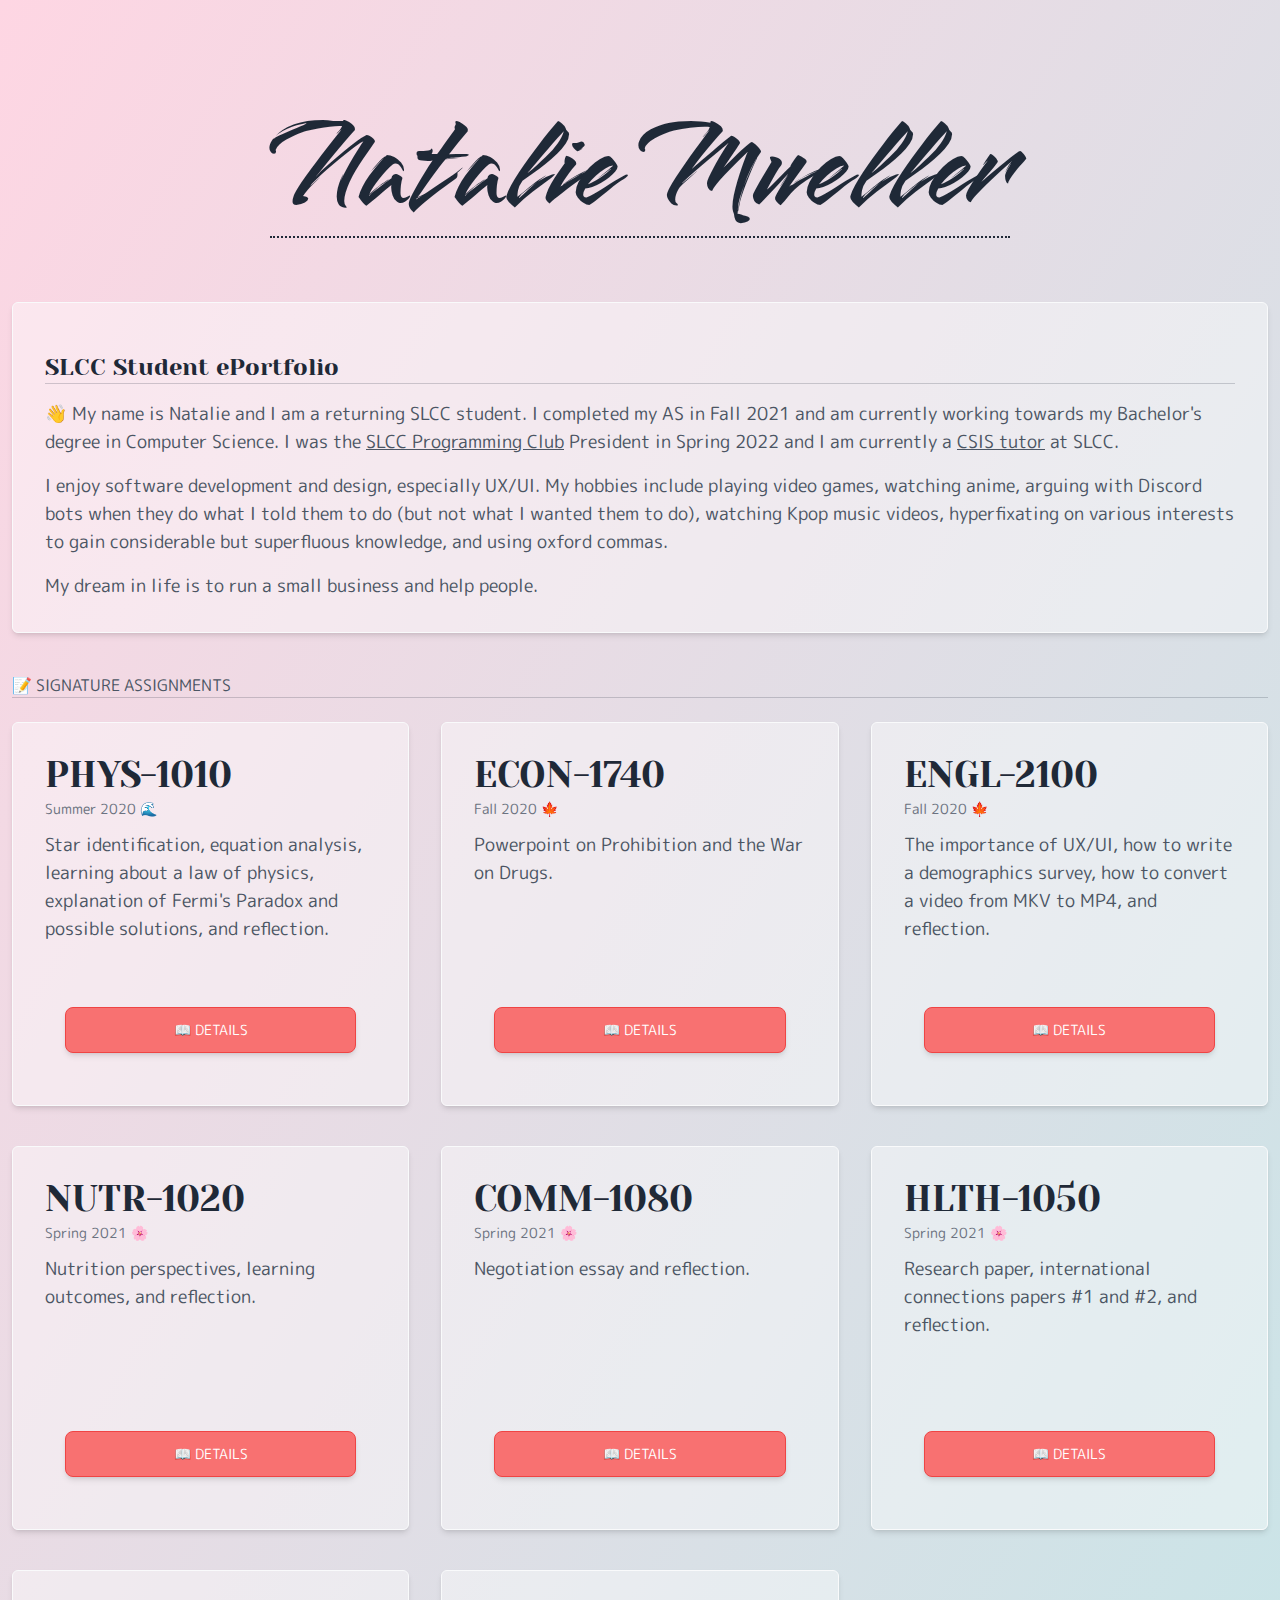
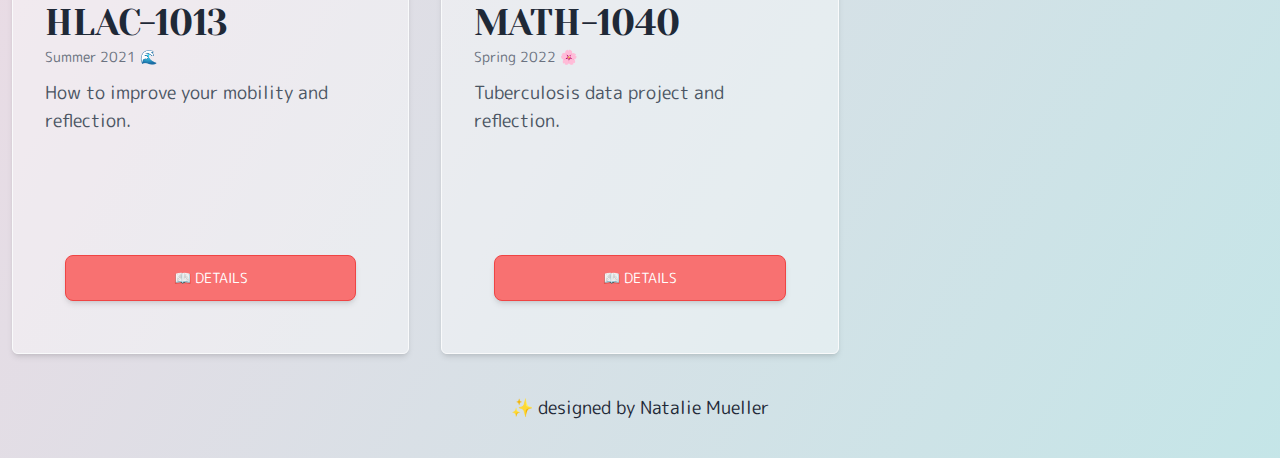
==== index.html @ 93ba4c1b "Revamp ePortfolio" ====
<!DOCTYPE html><html><head><meta charSet="utf-8"/><meta name="viewport" content="width=device-width"/><meta name="next-head-count" content="2"/><link rel="preload" href="/_next/static/css/e8599944e9360da7.css" as="style"/><link rel="stylesheet" href="/_next/static/css/e8599944e9360da7.css" data-n-g=""/><noscript data-n-css=""></noscript><script defer="" nomodule="" src="/_next/static/chunks/polyfills-5cd94c89d3acac5f.js"></script><script src="/_next/static/chunks/webpack-69bfa6990bb9e155.js" defer=""></script><script src="/_next/static/chunks/framework-fc97f3f1282ce3ed.js" defer=""></script><script src="/_next/static/chunks/main-250a0b3dc1fc1f02.js" defer=""></script><script src="/_next/static/chunks/pages/_app-f55443f2448c8e66.js" defer=""></script><script src="/_next/static/chunks/460-691989f95bfc62e5.js" defer=""></script><script src="/_next/static/chunks/pages/index-8f264a6743f5f55a.js" defer=""></script><script src="/_next/static/F905rl7VT2R9Yzd9PVK2b/_buildManifest.js" defer=""></script><script src="/_next/static/F905rl7VT2R9Yzd9PVK2b/_ssgManifest.js" defer=""></script><script src="/_next/static/F905rl7VT2R9Yzd9PVK2b/_middlewareManifest.js" defer=""></script></head><body><div id="__next"><div class="container p-3 flex flex-col min-h-screen mx-auto text-lg text-gray-800"><main class="flex-grow"><div class="mt-24 mb-16 text-center"><h1 class="inline-block title text-9xl border-gray-800 border-b-2 border-dotted">Natalie Mueller</h1></div><div class="container mb-10 p-8 text-gray-600 rounded-md border-gray-50 border bg-white bg-opacity-40 hover:bg-opacity-50 shadow-md hover:shadow-lg transition-all"><h2 class="text-gray-800 subtitle text-2xl border-gray-800 border-opacity-20 border-b my-4">SLCC Student ePortfolio</h2><p class="mb-4">👋 My name is Natalie and I am a returning SLCC student. I completed my AS in Fall 2021 and am currently working towards my Bachelor&#x27;s degree in Computer Science. I was the <!-- --><a target="_blank" class="underline hover:text-red-400" href="https://discord.gg/6n6FqKFk8b">SLCC Programming Club</a> President in Spring 2022 and I am currently a <!-- --><a target="_blank" class="underline hover:text-red-400" href="http://www.slcc.edu/csis/tutoring.aspx">CSIS tutor</a> at SLCC.<!-- --></p><p class="mb-4">I enjoy software development and design, especially UX/UI. My hobbies include playing video games, watching anime, arguing with Discord bots when they do what I told them to do (but not what I wanted them to do), watching Kpop music videos, hyperfixating on various interests to gain considerable but superfluous knowledge, and using oxford commas.</p><p>My dream in life is to run a small business and help people.</p></div><h2 class="text-base text-gray-600 uppercase border-gray-800 border-opacity-20 border-b my-6">📝 Signature Assignments</h2><div class="grid grid-cols-1 md:grid-cols-2 xl:grid-cols-3 gap-x-8 gap-y-10 justify-center"><div class="h-96 p-8 flex flex-col justify-between border-gray-50 border rounded-md bg-white bg-opacity-40 hover:bg-opacity-50 shadow-md hover:shadow-lg transition-all"><div><h2 class="subtitle text-4xl">PHYS-1010</h2><p class="alt text-sm text-gray-500 mt-1 mb-3">Summer 2020 🌊</p><p class="text-gray-600">Star identification, equation analysis, learning about a law of physics, explanation of Fermi&#x27;s Paradox and possible solutions, and reflection.</p></div><div class="flex flex-row flex-nowrap justify-center gap-x-5 p-5"><a class="p-3 text-sm uppercase border rounded-lg shadow-md transition-colors text-center whitespace-nowrap 
            text-white bg-red-400 border-red-500 hover:text-gray-600 hover:bg-gray-100 hover:border-gray-200 flex-1" target="_self" rel="noopener noreferrer" href="/phys-1010/">📖 Details</a></div></div><div class="h-96 p-8 flex flex-col justify-between border-gray-50 border rounded-md bg-white bg-opacity-40 hover:bg-opacity-50 shadow-md hover:shadow-lg transition-all"><div><h2 class="subtitle text-4xl">ECON-1740</h2><p class="alt text-sm text-gray-500 mt-1 mb-3">Fall 2020 🍁</p><p class="text-gray-600">Powerpoint on Prohibition and the War on Drugs.</p></div><div class="flex flex-row flex-nowrap justify-center gap-x-5 p-5"><a class="p-3 text-sm uppercase border rounded-lg shadow-md transition-colors text-center whitespace-nowrap 
            text-white bg-red-400 border-red-500 hover:text-gray-600 hover:bg-gray-100 hover:border-gray-200 flex-1" target="_self" rel="noopener noreferrer" href="/econ-1740/">📖 Details</a></div></div><div class="h-96 p-8 flex flex-col justify-between border-gray-50 border rounded-md bg-white bg-opacity-40 hover:bg-opacity-50 shadow-md hover:shadow-lg transition-all"><div><h2 class="subtitle text-4xl">ENGL-2100</h2><p class="alt text-sm text-gray-500 mt-1 mb-3">Fall 2020 🍁</p><p class="text-gray-600">The importance of UX/UI, how to write a demographics survey, how to convert a video from MKV to MP4, and reflection.</p></div><div class="flex flex-row flex-nowrap justify-center gap-x-5 p-5"><a class="p-3 text-sm uppercase border rounded-lg shadow-md transition-colors text-center whitespace-nowrap 
            text-white bg-red-400 border-red-500 hover:text-gray-600 hover:bg-gray-100 hover:border-gray-200 flex-1" target="_self" rel="noopener noreferrer" href="/engl-2100/">📖 Details</a></div></div><div class="h-96 p-8 flex flex-col justify-between border-gray-50 border rounded-md bg-white bg-opacity-40 hover:bg-opacity-50 shadow-md hover:shadow-lg transition-all"><div><h2 class="subtitle text-4xl">NUTR-1020</h2><p class="alt text-sm text-gray-500 mt-1 mb-3">Spring 2021 🌸</p><p class="text-gray-600">Nutrition perspectives, learning outcomes, and reflection.</p></div><div class="flex flex-row flex-nowrap justify-center gap-x-5 p-5"><a class="p-3 text-sm uppercase border rounded-lg shadow-md transition-colors text-center whitespace-nowrap 
            text-white bg-red-400 border-red-500 hover:text-gray-600 hover:bg-gray-100 hover:border-gray-200 flex-1" target="_self" rel="noopener noreferrer" href="/nutr-1020/">📖 Details</a></div></div><div class="h-96 p-8 flex flex-col justify-between border-gray-50 border rounded-md bg-white bg-opacity-40 hover:bg-opacity-50 shadow-md hover:shadow-lg transition-all"><div><h2 class="subtitle text-4xl">COMM-1080</h2><p class="alt text-sm text-gray-500 mt-1 mb-3">Spring 2021 🌸</p><p class="text-gray-600">Negotiation essay and reflection.</p></div><div class="flex flex-row flex-nowrap justify-center gap-x-5 p-5"><a class="p-3 text-sm uppercase border rounded-lg shadow-md transition-colors text-center whitespace-nowrap 
            text-white bg-red-400 border-red-500 hover:text-gray-600 hover:bg-gray-100 hover:border-gray-200 flex-1" target="_self" rel="noopener noreferrer" href="/comm-1080/">📖 Details</a></div></div><div class="h-96 p-8 flex flex-col justify-between border-gray-50 border rounded-md bg-white bg-opacity-40 hover:bg-opacity-50 shadow-md hover:shadow-lg transition-all"><div><h2 class="subtitle text-4xl">HLTH-1050</h2><p class="alt text-sm text-gray-500 mt-1 mb-3">Spring 2021 🌸</p><p class="text-gray-600">Research paper, international connections papers #1 and #2, and reflection.</p></div><div class="flex flex-row flex-nowrap justify-center gap-x-5 p-5"><a class="p-3 text-sm uppercase border rounded-lg shadow-md transition-colors text-center whitespace-nowrap 
            text-white bg-red-400 border-red-500 hover:text-gray-600 hover:bg-gray-100 hover:border-gray-200 flex-1" target="_self" rel="noopener noreferrer" href="/hlth-1050/">📖 Details</a></div></div><div class="h-96 p-8 flex flex-col justify-between border-gray-50 border rounded-md bg-white bg-opacity-40 hover:bg-opacity-50 shadow-md hover:shadow-lg transition-all"><div><h2 class="subtitle text-4xl">HLAC-1013</h2><p class="alt text-sm text-gray-500 mt-1 mb-3">Summer 2021 🌊</p><p class="text-gray-600">How to improve your mobility and reflection.</p></div><div class="flex flex-row flex-nowrap justify-center gap-x-5 p-5"><a class="p-3 text-sm uppercase border rounded-lg shadow-md transition-colors text-center whitespace-nowrap 
            text-white bg-red-400 border-red-500 hover:text-gray-600 hover:bg-gray-100 hover:border-gray-200 flex-1" target="_self" rel="noopener noreferrer" href="/hlac-1013/">📖 Details</a></div></div><div class="h-96 p-8 flex flex-col justify-between border-gray-50 border rounded-md bg-white bg-opacity-40 hover:bg-opacity-50 shadow-md hover:shadow-lg transition-all"><div><h2 class="subtitle text-4xl">MATH-1040</h2><p class="alt text-sm text-gray-500 mt-1 mb-3">Spring 2022 🌸</p><p class="text-gray-600">Tuberculosis data project and reflection.</p></div><div class="flex flex-row flex-nowrap justify-center gap-x-5 p-5"><a class="p-3 text-sm uppercase border rounded-lg shadow-md transition-colors text-center whitespace-nowrap 
            text-white bg-red-400 border-red-500 hover:text-gray-600 hover:bg-gray-100 hover:border-gray-200 flex-1" target="_self" rel="noopener noreferrer" href="/math-1040/">📖 Details</a></div></div></div></main><footer class="pt-10 pb-6 text-center">✨ designed by Natalie Mueller</footer></div></div><script id="__NEXT_DATA__" type="application/json">{"props":{"pageProps":{}},"page":"/","query":{},"buildId":"F905rl7VT2R9Yzd9PVK2b","nextExport":true,"autoExport":true,"isFallback":false,"scriptLoader":[]}</script></body></html>
---- _next/static/css/e8599944e9360da7.css ----
@import url("https://fonts.googleapis.com/css2?family=M+PLUS+Rounded+1c:wght@400;700&family=Smooch&family=Yeseva+One&display=swap");

/* ! tailwindcss v3.0.24 | MIT License | https://tailwindcss.com */*,:after,:before{box-sizing:border-box;border:0 solid #e5e7eb}:after,:before{--tw-content:""}html{line-height:1.5;-webkit-text-size-adjust:100%;-moz-tab-size:4;-o-tab-size:4;tab-size:4;font-family:ui-sans-serif,system-ui,-apple-system,BlinkMacSystemFont,Segoe UI,Roboto,Helvetica Neue,Arial,Noto Sans,sans-serif,Apple Color Emoji,Segoe UI Emoji,Segoe UI Symbol,Noto Color Emoji}body{margin:0;line-height:inherit}hr{height:0;color:inherit;border-top-width:1px}abbr:where([title]){-webkit-text-decoration:underline dotted;text-decoration:underline dotted}h1,h2,h3,h4,h5,h6{font-size:inherit;font-weight:inherit}a{color:inherit;text-decoration:inherit}b,strong{font-weight:bolder}code,kbd,pre,samp{font-family:ui-monospace,SFMono-Regular,Menlo,Monaco,Consolas,Liberation Mono,Courier New,monospace;font-size:1em}small{font-size:80%}sub,sup{font-size:75%;line-height:0;position:relative;vertical-align:baseline}sub{bottom:-.25em}sup{top:-.5em}table{text-indent:0;border-color:inherit;border-collapse:collapse}button,input,optgroup,select,textarea{font-family:inherit;font-size:100%;line-height:inherit;color:inherit;margin:0;padding:0}button,select{text-transform:none}[type=button],[type=reset],[type=submit],button{-webkit-appearance:button;background-color:transparent;background-image:none}:-moz-focusring{outline:auto}:-moz-ui-invalid{box-shadow:none}progress{vertical-align:baseline}::-webkit-inner-spin-button,::-webkit-outer-spin-button{height:auto}[type=search]{-webkit-appearance:textfield;outline-offset:-2px}::-webkit-search-decoration{-webkit-appearance:none}::-webkit-file-upload-button{-webkit-appearance:button;font:inherit}summary{display:list-item}blockquote,dd,dl,figure,h1,h2,h3,h4,h5,h6,hr,p,pre{margin:0}fieldset{margin:0}fieldset,legend{padding:0}menu,ol,ul{list-style:none;margin:0;padding:0}textarea{resize:vertical}input::-moz-placeholder,textarea::-moz-placeholder{opacity:1;color:#9ca3af}input:-ms-input-placeholder,textarea:-ms-input-placeholder{opacity:1;color:#9ca3af}input::placeholder,textarea::placeholder{opacity:1;color:#9ca3af}[role=button],button{cursor:pointer}:disabled{cursor:default}audio,canvas,embed,iframe,img,object,svg,video{display:block;vertical-align:middle}img,video{max-width:100%;height:auto}[hidden]{display:none}*,:after,:before{--tw-translate-x:0;--tw-translate-y:0;--tw-rotate:0;--tw-skew-x:0;--tw-skew-y:0;--tw-scale-x:1;--tw-scale-y:1;--tw-pan-x: ;--tw-pan-y: ;--tw-pinch-zoom: ;--tw-scroll-snap-strictness:proximity;--tw-ordinal: ;--tw-slashed-zero: ;--tw-numeric-figure: ;--tw-numeric-spacing: ;--tw-numeric-fraction: ;--tw-ring-inset: ;--tw-ring-offset-width:0px;--tw-ring-offset-color:#fff;--tw-ring-color:rgba(59,130,246,.5);--tw-ring-offset-shadow:0 0 #0000;--tw-ring-shadow:0 0 #0000;--tw-shadow:0 0 #0000;--tw-shadow-colored:0 0 #0000;--tw-blur: ;--tw-brightness: ;--tw-contrast: ;--tw-grayscale: ;--tw-hue-rotate: ;--tw-invert: ;--tw-saturate: ;--tw-sepia: ;--tw-drop-shadow: ;--tw-backdrop-blur: ;--tw-backdrop-brightness: ;--tw-backdrop-contrast: ;--tw-backdrop-grayscale: ;--tw-backdrop-hue-rotate: ;--tw-backdrop-invert: ;--tw-backdrop-opacity: ;--tw-backdrop-saturate: ;--tw-backdrop-sepia: }.container{width:100%}@media (min-width:640px){.container{max-width:640px}}@media (min-width:768px){.container{max-width:768px}}@media (min-width:1024px){.container{max-width:1024px}}@media (min-width:1280px){.container{max-width:1280px}}@media (min-width:1536px){.container{max-width:1536px}}body{font-family:M PLUS Rounded\ 1c,sans-serif;background-image:linear-gradient(-60deg,#a8edea,#fed6e3);background-size:150% 150%;-webkit-animation:gradient 10s ease infinite;animation:gradient 10s ease infinite}.title{font-family:Smooch,cursive}.subtitle{font-family:Yeseva One,cursive}.alt{font-family:M PLUS Rounded\ 1c,sans-serif}@-webkit-keyframes gradient{0%{background-position:0 50%}50%{background-position:100% 50%}to{background-position:0 50%}}@keyframes gradient{0%{background-position:0 50%}50%{background-position:100% 50%}to{background-position:0 50%}}.my-4{margin-top:1rem;margin-bottom:1rem}.my-6{margin-top:1.5rem;margin-bottom:1.5rem}.mx-auto{margin-left:auto;margin-right:auto}.mb-4{margin-bottom:1rem}.mt-24{margin-top:6rem}.mb-16{margin-bottom:4rem}.mb-10{margin-bottom:2.5rem}.mt-2{margin-top:.5rem}.mt-10{margin-top:2.5rem}.mb-6{margin-bottom:1.5rem}.mt-1{margin-top:.25rem}.mb-3{margin-bottom:.75rem}.mt-6{margin-top:1.5rem}.mb-2{margin-bottom:.5rem}.inline-block{display:inline-block}.flex{display:flex}.grid{display:grid}.h-screen{height:100vh}.h-96{height:24rem}.min-h-screen{min-height:100vh}.w-full{width:100%}.flex-1{flex:1 1 0%}.flex-grow{flex-grow:1}.grid-cols-1{grid-template-columns:repeat(1,minmax(0,1fr))}.flex-row{flex-direction:row}.flex-col{flex-direction:column}.flex-wrap{flex-wrap:wrap}.flex-nowrap{flex-wrap:nowrap}.justify-start{justify-content:flex-start}.justify-center{justify-content:center}.justify-between{justify-content:space-between}.gap-3{gap:.75rem}.gap-x-8{-moz-column-gap:2rem;column-gap:2rem}.gap-y-10{row-gap:2.5rem}.gap-x-5{-moz-column-gap:1.25rem;column-gap:1.25rem}.whitespace-nowrap{white-space:nowrap}.rounded-md{border-radius:.375rem}.rounded-lg{border-radius:.5rem}.border{border-width:1px}.border-b-2{border-bottom-width:2px}.border-b{border-bottom-width:1px}.border-dotted{border-style:dotted}.border-gray-800{--tw-border-opacity:1;border-color:rgb(31 41 55/var(--tw-border-opacity))}.border-gray-50{--tw-border-opacity:1;border-color:rgb(249 250 251/var(--tw-border-opacity))}.border-red-500{--tw-border-opacity:1;border-color:rgb(239 68 68/var(--tw-border-opacity))}.border-gray-700{--tw-border-opacity:1;border-color:rgb(55 65 81/var(--tw-border-opacity))}.border-opacity-20{--tw-border-opacity:0.2}.bg-white{--tw-bg-opacity:1;background-color:rgb(255 255 255/var(--tw-bg-opacity))}.bg-red-400{--tw-bg-opacity:1;background-color:rgb(248 113 113/var(--tw-bg-opacity))}.bg-gray-600{--tw-bg-opacity:1;background-color:rgb(75 85 99/var(--tw-bg-opacity))}.bg-opacity-40{--tw-bg-opacity:0.4}.p-8{padding:2rem}.p-3{padding:.75rem}.p-5{padding:1.25rem}.pt-10{padding-top:2.5rem}.pb-6{padding-bottom:1.5rem}.text-center{text-align:center}.text-9xl{font-size:8rem;line-height:1}.text-2xl{font-size:1.5rem;line-height:2rem}.text-base{font-size:1rem;line-height:1.5rem}.text-sm{font-size:.875rem;line-height:1.25rem}.text-3xl{font-size:1.875rem;line-height:2.25rem}.text-4xl{font-size:2.25rem;line-height:2.5rem}.text-lg{font-size:1.125rem;line-height:1.75rem}.uppercase{text-transform:uppercase}.text-gray-600{--tw-text-opacity:1;color:rgb(75 85 99/var(--tw-text-opacity))}.text-gray-800{--tw-text-opacity:1;color:rgb(31 41 55/var(--tw-text-opacity))}.text-gray-500{--tw-text-opacity:1;color:rgb(107 114 128/var(--tw-text-opacity))}.text-gray-700{--tw-text-opacity:1;color:rgb(55 65 81/var(--tw-text-opacity))}.text-white{--tw-text-opacity:1;color:rgb(255 255 255/var(--tw-text-opacity))}.underline{-webkit-text-decoration-line:underline;text-decoration-line:underline}.shadow-md{--tw-shadow:0 4px 6px -1px rgba(0,0,0,.1),0 2px 4px -2px rgba(0,0,0,.1);--tw-shadow-colored:0 4px 6px -1px var(--tw-shadow-color),0 2px 4px -2px var(--tw-shadow-color)}.shadow-lg,.shadow-md{box-shadow:var(--tw-ring-offset-shadow,0 0 #0000),var(--tw-ring-shadow,0 0 #0000),var(--tw-shadow)}.shadow-lg{--tw-shadow:0 10px 15px -3px rgba(0,0,0,.1),0 4px 6px -4px rgba(0,0,0,.1);--tw-shadow-colored:0 10px 15px -3px var(--tw-shadow-color),0 4px 6px -4px var(--tw-shadow-color)}.transition-all{transition-property:all;transition-timing-function:cubic-bezier(.4,0,.2,1);transition-duration:.15s}.transition-colors{transition-property:color,background-color,border-color,fill,stroke,-webkit-text-decoration-color;transition-property:color,background-color,border-color,text-decoration-color,fill,stroke;transition-property:color,background-color,border-color,text-decoration-color,fill,stroke,-webkit-text-decoration-color;transition-timing-function:cubic-bezier(.4,0,.2,1);transition-duration:.15s}@font-face{font-family:M PLUS Rounded\ 1c,sans-serif;font-family:Smooch,cursive;font-family:Yeseva One,cursive}.hover\:border-gray-200:hover{--tw-border-opacity:1;border-color:rgb(229 231 235/var(--tw-border-opacity))}.hover\:bg-gray-100:hover{--tw-bg-opacity:1;background-color:rgb(243 244 246/var(--tw-bg-opacity))}.hover\:bg-opacity-50:hover{--tw-bg-opacity:0.5}.hover\:text-gray-600:hover{--tw-text-opacity:1;color:rgb(75 85 99/var(--tw-text-opacity))}.hover\:text-red-400:hover{--tw-text-opacity:1;color:rgb(248 113 113/var(--tw-text-opacity))}.hover\:shadow-lg:hover{--tw-shadow:0 10px 15px -3px rgba(0,0,0,.1),0 4px 6px -4px rgba(0,0,0,.1);--tw-shadow-colored:0 10px 15px -3px var(--tw-shadow-color),0 4px 6px -4px var(--tw-shadow-color);box-shadow:var(--tw-ring-offset-shadow,0 0 #0000),var(--tw-ring-shadow,0 0 #0000),var(--tw-shadow)}@media (min-width:768px){.md\:grid-cols-2{grid-template-columns:repeat(2,minmax(0,1fr))}}@media (min-width:1280px){.xl\:grid-cols-3{grid-template-columns:repeat(3,minmax(0,1fr))}}
---- _next/static/css/e8599944e9360da7.css ----
@import url("https://fonts.googleapis.com/css2?family=M+PLUS+Rounded+1c:wght@400;700&family=Smooch&family=Yeseva+One&display=swap");

/* ! tailwindcss v3.0.24 | MIT License | https://tailwindcss.com */*,:after,:before{box-sizing:border-box;border:0 solid #e5e7eb}:after,:before{--tw-content:""}html{line-height:1.5;-webkit-text-size-adjust:100%;-moz-tab-size:4;-o-tab-size:4;tab-size:4;font-family:ui-sans-serif,system-ui,-apple-system,BlinkMacSystemFont,Segoe UI,Roboto,Helvetica Neue,Arial,Noto Sans,sans-serif,Apple Color Emoji,Segoe UI Emoji,Segoe UI Symbol,Noto Color Emoji}body{margin:0;line-height:inherit}hr{height:0;color:inherit;border-top-width:1px}abbr:where([title]){-webkit-text-decoration:underline dotted;text-decoration:underline dotted}h1,h2,h3,h4,h5,h6{font-size:inherit;font-weight:inherit}a{color:inherit;text-decoration:inherit}b,strong{font-weight:bolder}code,kbd,pre,samp{font-family:ui-monospace,SFMono-Regular,Menlo,Monaco,Consolas,Liberation Mono,Courier New,monospace;font-size:1em}small{font-size:80%}sub,sup{font-size:75%;line-height:0;position:relative;vertical-align:baseline}sub{bottom:-.25em}sup{top:-.5em}table{text-indent:0;border-color:inherit;border-collapse:collapse}button,input,optgroup,select,textarea{font-family:inherit;font-size:100%;line-height:inherit;color:inherit;margin:0;padding:0}button,select{text-transform:none}[type=button],[type=reset],[type=submit],button{-webkit-appearance:button;background-color:transparent;background-image:none}:-moz-focusring{outline:auto}:-moz-ui-invalid{box-shadow:none}progress{vertical-align:baseline}::-webkit-inner-spin-button,::-webkit-outer-spin-button{height:auto}[type=search]{-webkit-appearance:textfield;outline-offset:-2px}::-webkit-search-decoration{-webkit-appearance:none}::-webkit-file-upload-button{-webkit-appearance:button;font:inherit}summary{display:list-item}blockquote,dd,dl,figure,h1,h2,h3,h4,h5,h6,hr,p,pre{margin:0}fieldset{margin:0}fieldset,legend{padding:0}menu,ol,ul{list-style:none;margin:0;padding:0}textarea{resize:vertical}input::-moz-placeholder,textarea::-moz-placeholder{opacity:1;color:#9ca3af}input:-ms-input-placeholder,textarea:-ms-input-placeholder{opacity:1;color:#9ca3af}input::placeholder,textarea::placeholder{opacity:1;color:#9ca3af}[role=button],button{cursor:pointer}:disabled{cursor:default}audio,canvas,embed,iframe,img,object,svg,video{display:block;vertical-align:middle}img,video{max-width:100%;height:auto}[hidden]{display:none}*,:after,:before{--tw-translate-x:0;--tw-translate-y:0;--tw-rotate:0;--tw-skew-x:0;--tw-skew-y:0;--tw-scale-x:1;--tw-scale-y:1;--tw-pan-x: ;--tw-pan-y: ;--tw-pinch-zoom: ;--tw-scroll-snap-strictness:proximity;--tw-ordinal: ;--tw-slashed-zero: ;--tw-numeric-figure: ;--tw-numeric-spacing: ;--tw-numeric-fraction: ;--tw-ring-inset: ;--tw-ring-offset-width:0px;--tw-ring-offset-color:#fff;--tw-ring-color:rgba(59,130,246,.5);--tw-ring-offset-shadow:0 0 #0000;--tw-ring-shadow:0 0 #0000;--tw-shadow:0 0 #0000;--tw-shadow-colored:0 0 #0000;--tw-blur: ;--tw-brightness: ;--tw-contrast: ;--tw-grayscale: ;--tw-hue-rotate: ;--tw-invert: ;--tw-saturate: ;--tw-sepia: ;--tw-drop-shadow: ;--tw-backdrop-blur: ;--tw-backdrop-brightness: ;--tw-backdrop-contrast: ;--tw-backdrop-grayscale: ;--tw-backdrop-hue-rotate: ;--tw-backdrop-invert: ;--tw-backdrop-opacity: ;--tw-backdrop-saturate: ;--tw-backdrop-sepia: }.container{width:100%}@media (min-width:640px){.container{max-width:640px}}@media (min-width:768px){.container{max-width:768px}}@media (min-width:1024px){.container{max-width:1024px}}@media (min-width:1280px){.container{max-width:1280px}}@media (min-width:1536px){.container{max-width:1536px}}body{font-family:M PLUS Rounded\ 1c,sans-serif;background-image:linear-gradient(-60deg,#a8edea,#fed6e3);background-size:150% 150%;-webkit-animation:gradient 10s ease infinite;animation:gradient 10s ease infinite}.title{font-family:Smooch,cursive}.subtitle{font-family:Yeseva One,cursive}.alt{font-family:M PLUS Rounded\ 1c,sans-serif}@-webkit-keyframes gradient{0%{background-position:0 50%}50%{background-position:100% 50%}to{background-position:0 50%}}@keyframes gradient{0%{background-position:0 50%}50%{background-position:100% 50%}to{background-position:0 50%}}.my-4{margin-top:1rem;margin-bottom:1rem}.my-6{margin-top:1.5rem;margin-bottom:1.5rem}.mx-auto{margin-left:auto;margin-right:auto}.mb-4{margin-bottom:1rem}.mt-24{margin-top:6rem}.mb-16{margin-bottom:4rem}.mb-10{margin-bottom:2.5rem}.mt-2{margin-top:.5rem}.mt-10{margin-top:2.5rem}.mb-6{margin-bottom:1.5rem}.mt-1{margin-top:.25rem}.mb-3{margin-bottom:.75rem}.mt-6{margin-top:1.5rem}.mb-2{margin-bottom:.5rem}.inline-block{display:inline-block}.flex{display:flex}.grid{display:grid}.h-screen{height:100vh}.h-96{height:24rem}.min-h-screen{min-height:100vh}.w-full{width:100%}.flex-1{flex:1 1 0%}.flex-grow{flex-grow:1}.grid-cols-1{grid-template-columns:repeat(1,minmax(0,1fr))}.flex-row{flex-direction:row}.flex-col{flex-direction:column}.flex-wrap{flex-wrap:wrap}.flex-nowrap{flex-wrap:nowrap}.justify-start{justify-content:flex-start}.justify-center{justify-content:center}.justify-between{justify-content:space-between}.gap-3{gap:.75rem}.gap-x-8{-moz-column-gap:2rem;column-gap:2rem}.gap-y-10{row-gap:2.5rem}.gap-x-5{-moz-column-gap:1.25rem;column-gap:1.25rem}.whitespace-nowrap{white-space:nowrap}.rounded-md{border-radius:.375rem}.rounded-lg{border-radius:.5rem}.border{border-width:1px}.border-b-2{border-bottom-width:2px}.border-b{border-bottom-width:1px}.border-dotted{border-style:dotted}.border-gray-800{--tw-border-opacity:1;border-color:rgb(31 41 55/var(--tw-border-opacity))}.border-gray-50{--tw-border-opacity:1;border-color:rgb(249 250 251/var(--tw-border-opacity))}.border-red-500{--tw-border-opacity:1;border-color:rgb(239 68 68/var(--tw-border-opacity))}.border-gray-700{--tw-border-opacity:1;border-color:rgb(55 65 81/var(--tw-border-opacity))}.border-opacity-20{--tw-border-opacity:0.2}.bg-white{--tw-bg-opacity:1;background-color:rgb(255 255 255/var(--tw-bg-opacity))}.bg-red-400{--tw-bg-opacity:1;background-color:rgb(248 113 113/var(--tw-bg-opacity))}.bg-gray-600{--tw-bg-opacity:1;background-color:rgb(75 85 99/var(--tw-bg-opacity))}.bg-opacity-40{--tw-bg-opacity:0.4}.p-8{padding:2rem}.p-3{padding:.75rem}.p-5{padding:1.25rem}.pt-10{padding-top:2.5rem}.pb-6{padding-bottom:1.5rem}.text-center{text-align:center}.text-9xl{font-size:8rem;line-height:1}.text-2xl{font-size:1.5rem;line-height:2rem}.text-base{font-size:1rem;line-height:1.5rem}.text-sm{font-size:.875rem;line-height:1.25rem}.text-3xl{font-size:1.875rem;line-height:2.25rem}.text-4xl{font-size:2.25rem;line-height:2.5rem}.text-lg{font-size:1.125rem;line-height:1.75rem}.uppercase{text-transform:uppercase}.text-gray-600{--tw-text-opacity:1;color:rgb(75 85 99/var(--tw-text-opacity))}.text-gray-800{--tw-text-opacity:1;color:rgb(31 41 55/var(--tw-text-opacity))}.text-gray-500{--tw-text-opacity:1;color:rgb(107 114 128/var(--tw-text-opacity))}.text-gray-700{--tw-text-opacity:1;color:rgb(55 65 81/var(--tw-text-opacity))}.text-white{--tw-text-opacity:1;color:rgb(255 255 255/var(--tw-text-opacity))}.underline{-webkit-text-decoration-line:underline;text-decoration-line:underline}.shadow-md{--tw-shadow:0 4px 6px -1px rgba(0,0,0,.1),0 2px 4px -2px rgba(0,0,0,.1);--tw-shadow-colored:0 4px 6px -1px var(--tw-shadow-color),0 2px 4px -2px var(--tw-shadow-color)}.shadow-lg,.shadow-md{box-shadow:var(--tw-ring-offset-shadow,0 0 #0000),var(--tw-ring-shadow,0 0 #0000),var(--tw-shadow)}.shadow-lg{--tw-shadow:0 10px 15px -3px rgba(0,0,0,.1),0 4px 6px -4px rgba(0,0,0,.1);--tw-shadow-colored:0 10px 15px -3px var(--tw-shadow-color),0 4px 6px -4px var(--tw-shadow-color)}.transition-all{transition-property:all;transition-timing-function:cubic-bezier(.4,0,.2,1);transition-duration:.15s}.transition-colors{transition-property:color,background-color,border-color,fill,stroke,-webkit-text-decoration-color;transition-property:color,background-color,border-color,text-decoration-color,fill,stroke;transition-property:color,background-color,border-color,text-decoration-color,fill,stroke,-webkit-text-decoration-color;transition-timing-function:cubic-bezier(.4,0,.2,1);transition-duration:.15s}@font-face{font-family:M PLUS Rounded\ 1c,sans-serif;font-family:Smooch,cursive;font-family:Yeseva One,cursive}.hover\:border-gray-200:hover{--tw-border-opacity:1;border-color:rgb(229 231 235/var(--tw-border-opacity))}.hover\:bg-gray-100:hover{--tw-bg-opacity:1;background-color:rgb(243 244 246/var(--tw-bg-opacity))}.hover\:bg-opacity-50:hover{--tw-bg-opacity:0.5}.hover\:text-gray-600:hover{--tw-text-opacity:1;color:rgb(75 85 99/var(--tw-text-opacity))}.hover\:text-red-400:hover{--tw-text-opacity:1;color:rgb(248 113 113/var(--tw-text-opacity))}.hover\:shadow-lg:hover{--tw-shadow:0 10px 15px -3px rgba(0,0,0,.1),0 4px 6px -4px rgba(0,0,0,.1);--tw-shadow-colored:0 10px 15px -3px var(--tw-shadow-color),0 4px 6px -4px var(--tw-shadow-color);box-shadow:var(--tw-ring-offset-shadow,0 0 #0000),var(--tw-ring-shadow,0 0 #0000),var(--tw-shadow)}@media (min-width:768px){.md\:grid-cols-2{grid-template-columns:repeat(2,minmax(0,1fr))}}@media (min-width:1280px){.xl\:grid-cols-3{grid-template-columns:repeat(3,minmax(0,1fr))}}
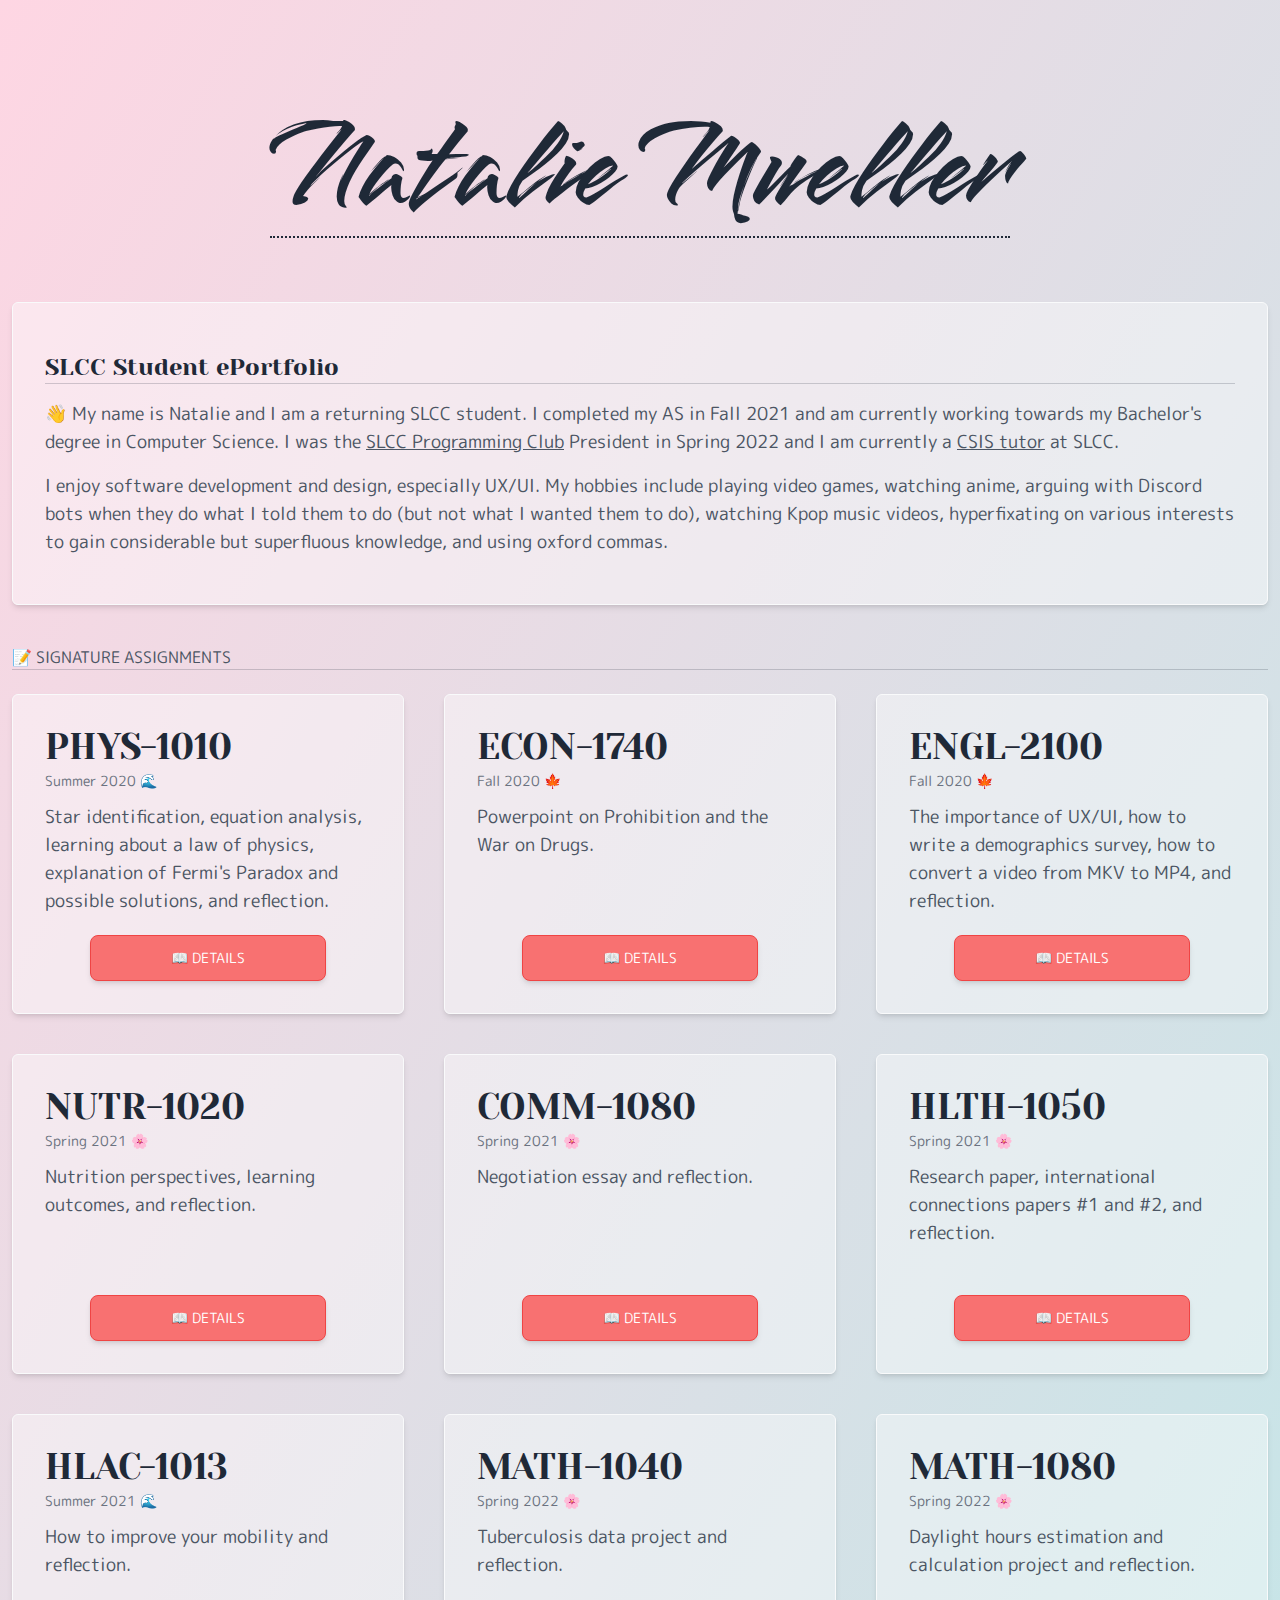
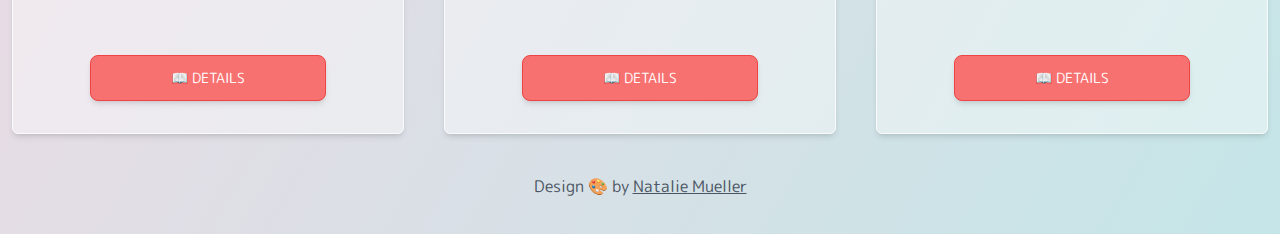
==== commit af51e7e1: "add math1080, minor design changes" ====
--- a/index.html
+++ b/index.html
@@ -1,9 +1,10 @@
-<!DOCTYPE html><html><head><meta charSet="utf-8"/><meta name="viewport" content="width=device-width"/><meta name="next-head-count" content="2"/><link rel="preload" href="/_next/static/css/e8599944e9360da7.css" as="style"/><link rel="stylesheet" href="/_next/static/css/e8599944e9360da7.css" data-n-g=""/><noscript data-n-css=""></noscript><script defer="" nomodule="" src="/_next/static/chunks/polyfills-5cd94c89d3acac5f.js"></script><script src="/_next/static/chunks/webpack-69bfa6990bb9e155.js" defer=""></script><script src="/_next/static/chunks/framework-fc97f3f1282ce3ed.js" defer=""></script><script src="/_next/static/chunks/main-250a0b3dc1fc1f02.js" defer=""></script><script src="/_next/static/chunks/pages/_app-f55443f2448c8e66.js" defer=""></script><script src="/_next/static/chunks/460-691989f95bfc62e5.js" defer=""></script><script src="/_next/static/chunks/pages/index-8f264a6743f5f55a.js" defer=""></script><script src="/_next/static/F905rl7VT2R9Yzd9PVK2b/_buildManifest.js" defer=""></script><script src="/_next/static/F905rl7VT2R9Yzd9PVK2b/_ssgManifest.js" defer=""></script><script src="/_next/static/F905rl7VT2R9Yzd9PVK2b/_middlewareManifest.js" defer=""></script></head><body><div id="__next"><div class="container p-3 flex flex-col min-h-screen mx-auto text-lg text-gray-800"><main class="flex-grow"><div class="mt-24 mb-16 text-center"><h1 class="inline-block title text-9xl border-gray-800 border-b-2 border-dotted">Natalie Mueller</h1></div><div class="container mb-10 p-8 text-gray-600 rounded-md border-gray-50 border bg-white bg-opacity-40 hover:bg-opacity-50 shadow-md hover:shadow-lg transition-all"><h2 class="text-gray-800 subtitle text-2xl border-gray-800 border-opacity-20 border-b my-4">SLCC Student ePortfolio</h2><p class="mb-4">👋 My name is Natalie and I am a returning SLCC student. I completed my AS in Fall 2021 and am currently working towards my Bachelor&#x27;s degree in Computer Science. I was the <!-- --><a target="_blank" class="underline hover:text-red-400" href="https://discord.gg/6n6FqKFk8b">SLCC Programming Club</a> President in Spring 2022 and I am currently a <!-- --><a target="_blank" class="underline hover:text-red-400" href="http://www.slcc.edu/csis/tutoring.aspx">CSIS tutor</a> at SLCC.<!-- --></p><p class="mb-4">I enjoy software development and design, especially UX/UI. My hobbies include playing video games, watching anime, arguing with Discord bots when they do what I told them to do (but not what I wanted them to do), watching Kpop music videos, hyperfixating on various interests to gain considerable but superfluous knowledge, and using oxford commas.</p><p>My dream in life is to run a small business and help people.</p></div><h2 class="text-base text-gray-600 uppercase border-gray-800 border-opacity-20 border-b my-6">📝 Signature Assignments</h2><div class="grid grid-cols-1 md:grid-cols-2 xl:grid-cols-3 gap-x-8 gap-y-10 justify-center"><div class="h-96 p-8 flex flex-col justify-between border-gray-50 border rounded-md bg-white bg-opacity-40 hover:bg-opacity-50 shadow-md hover:shadow-lg transition-all"><div><h2 class="subtitle text-4xl">PHYS-1010</h2><p class="alt text-sm text-gray-500 mt-1 mb-3">Summer 2020 🌊</p><p class="text-gray-600">Star identification, equation analysis, learning about a law of physics, explanation of Fermi&#x27;s Paradox and possible solutions, and reflection.</p></div><div class="flex flex-row flex-nowrap justify-center gap-x-5 p-5"><a class="p-3 text-sm uppercase border rounded-lg shadow-md transition-colors text-center whitespace-nowrap 
-            text-white bg-red-400 border-red-500 hover:text-gray-600 hover:bg-gray-100 hover:border-gray-200 flex-1" target="_self" rel="noopener noreferrer" href="/phys-1010/">📖 Details</a></div></div><div class="h-96 p-8 flex flex-col justify-between border-gray-50 border rounded-md bg-white bg-opacity-40 hover:bg-opacity-50 shadow-md hover:shadow-lg transition-all"><div><h2 class="subtitle text-4xl">ECON-1740</h2><p class="alt text-sm text-gray-500 mt-1 mb-3">Fall 2020 🍁</p><p class="text-gray-600">Powerpoint on Prohibition and the War on Drugs.</p></div><div class="flex flex-row flex-nowrap justify-center gap-x-5 p-5"><a class="p-3 text-sm uppercase border rounded-lg shadow-md transition-colors text-center whitespace-nowrap 
-            text-white bg-red-400 border-red-500 hover:text-gray-600 hover:bg-gray-100 hover:border-gray-200 flex-1" target="_self" rel="noopener noreferrer" href="/econ-1740/">📖 Details</a></div></div><div class="h-96 p-8 flex flex-col justify-between border-gray-50 border rounded-md bg-white bg-opacity-40 hover:bg-opacity-50 shadow-md hover:shadow-lg transition-all"><div><h2 class="subtitle text-4xl">ENGL-2100</h2><p class="alt text-sm text-gray-500 mt-1 mb-3">Fall 2020 🍁</p><p class="text-gray-600">The importance of UX/UI, how to write a demographics survey, how to convert a video from MKV to MP4, and reflection.</p></div><div class="flex flex-row flex-nowrap justify-center gap-x-5 p-5"><a class="p-3 text-sm uppercase border rounded-lg shadow-md transition-colors text-center whitespace-nowrap 
-            text-white bg-red-400 border-red-500 hover:text-gray-600 hover:bg-gray-100 hover:border-gray-200 flex-1" target="_self" rel="noopener noreferrer" href="/engl-2100/">📖 Details</a></div></div><div class="h-96 p-8 flex flex-col justify-between border-gray-50 border rounded-md bg-white bg-opacity-40 hover:bg-opacity-50 shadow-md hover:shadow-lg transition-all"><div><h2 class="subtitle text-4xl">NUTR-1020</h2><p class="alt text-sm text-gray-500 mt-1 mb-3">Spring 2021 🌸</p><p class="text-gray-600">Nutrition perspectives, learning outcomes, and reflection.</p></div><div class="flex flex-row flex-nowrap justify-center gap-x-5 p-5"><a class="p-3 text-sm uppercase border rounded-lg shadow-md transition-colors text-center whitespace-nowrap 
-            text-white bg-red-400 border-red-500 hover:text-gray-600 hover:bg-gray-100 hover:border-gray-200 flex-1" target="_self" rel="noopener noreferrer" href="/nutr-1020/">📖 Details</a></div></div><div class="h-96 p-8 flex flex-col justify-between border-gray-50 border rounded-md bg-white bg-opacity-40 hover:bg-opacity-50 shadow-md hover:shadow-lg transition-all"><div><h2 class="subtitle text-4xl">COMM-1080</h2><p class="alt text-sm text-gray-500 mt-1 mb-3">Spring 2021 🌸</p><p class="text-gray-600">Negotiation essay and reflection.</p></div><div class="flex flex-row flex-nowrap justify-center gap-x-5 p-5"><a class="p-3 text-sm uppercase border rounded-lg shadow-md transition-colors text-center whitespace-nowrap 
-            text-white bg-red-400 border-red-500 hover:text-gray-600 hover:bg-gray-100 hover:border-gray-200 flex-1" target="_self" rel="noopener noreferrer" href="/comm-1080/">📖 Details</a></div></div><div class="h-96 p-8 flex flex-col justify-between border-gray-50 border rounded-md bg-white bg-opacity-40 hover:bg-opacity-50 shadow-md hover:shadow-lg transition-all"><div><h2 class="subtitle text-4xl">HLTH-1050</h2><p class="alt text-sm text-gray-500 mt-1 mb-3">Spring 2021 🌸</p><p class="text-gray-600">Research paper, international connections papers #1 and #2, and reflection.</p></div><div class="flex flex-row flex-nowrap justify-center gap-x-5 p-5"><a class="p-3 text-sm uppercase border rounded-lg shadow-md transition-colors text-center whitespace-nowrap 
-            text-white bg-red-400 border-red-500 hover:text-gray-600 hover:bg-gray-100 hover:border-gray-200 flex-1" target="_self" rel="noopener noreferrer" href="/hlth-1050/">📖 Details</a></div></div><div class="h-96 p-8 flex flex-col justify-between border-gray-50 border rounded-md bg-white bg-opacity-40 hover:bg-opacity-50 shadow-md hover:shadow-lg transition-all"><div><h2 class="subtitle text-4xl">HLAC-1013</h2><p class="alt text-sm text-gray-500 mt-1 mb-3">Summer 2021 🌊</p><p class="text-gray-600">How to improve your mobility and reflection.</p></div><div class="flex flex-row flex-nowrap justify-center gap-x-5 p-5"><a class="p-3 text-sm uppercase border rounded-lg shadow-md transition-colors text-center whitespace-nowrap 
-            text-white bg-red-400 border-red-500 hover:text-gray-600 hover:bg-gray-100 hover:border-gray-200 flex-1" target="_self" rel="noopener noreferrer" href="/hlac-1013/">📖 Details</a></div></div><div class="h-96 p-8 flex flex-col justify-between border-gray-50 border rounded-md bg-white bg-opacity-40 hover:bg-opacity-50 shadow-md hover:shadow-lg transition-all"><div><h2 class="subtitle text-4xl">MATH-1040</h2><p class="alt text-sm text-gray-500 mt-1 mb-3">Spring 2022 🌸</p><p class="text-gray-600">Tuberculosis data project and reflection.</p></div><div class="flex flex-row flex-nowrap justify-center gap-x-5 p-5"><a class="p-3 text-sm uppercase border rounded-lg shadow-md transition-colors text-center whitespace-nowrap 
-            text-white bg-red-400 border-red-500 hover:text-gray-600 hover:bg-gray-100 hover:border-gray-200 flex-1" target="_self" rel="noopener noreferrer" href="/math-1040/">📖 Details</a></div></div></div></main><footer class="pt-10 pb-6 text-center">✨ designed by Natalie Mueller</footer></div></div><script id="__NEXT_DATA__" type="application/json">{"props":{"pageProps":{}},"page":"/","query":{},"buildId":"F905rl7VT2R9Yzd9PVK2b","nextExport":true,"autoExport":true,"isFallback":false,"scriptLoader":[]}</script></body></html>+<!DOCTYPE html><html><head><meta charSet="utf-8"/><meta name="viewport" content="width=device-width"/><meta name="next-head-count" content="2"/><link rel="preload" href="/_next/static/css/7a6b8b0be4915fd5.css" as="style"/><link rel="stylesheet" href="/_next/static/css/7a6b8b0be4915fd5.css" data-n-g=""/><noscript data-n-css=""></noscript><script defer="" nomodule="" src="/_next/static/chunks/polyfills-5cd94c89d3acac5f.js"></script><script src="/_next/static/chunks/webpack-69bfa6990bb9e155.js" defer=""></script><script src="/_next/static/chunks/framework-fc97f3f1282ce3ed.js" defer=""></script><script src="/_next/static/chunks/main-250a0b3dc1fc1f02.js" defer=""></script><script src="/_next/static/chunks/pages/_app-f55443f2448c8e66.js" defer=""></script><script src="/_next/static/chunks/879-398c5d341e1b4d79.js" defer=""></script><script src="/_next/static/chunks/pages/index-bba9d84c41d93ab2.js" defer=""></script><script src="/_next/static/JljqiiuaoNOJp7ITVYwK4/_buildManifest.js" defer=""></script><script src="/_next/static/JljqiiuaoNOJp7ITVYwK4/_ssgManifest.js" defer=""></script><script src="/_next/static/JljqiiuaoNOJp7ITVYwK4/_middlewareManifest.js" defer=""></script></head><body><div id="__next"><div class="container p-3 flex flex-col min-h-screen mx-auto text-lg text-gray-800"><main class="flex-grow"><div class="mt-16 md:mt-24 mb-10 md:mb-16 text-center"><h1 class="inline-block title text-8xl mx-8 sm:mx-2 sm:text-9xl border-gray-800 border-b-2 border-dotted">Natalie Mueller</h1></div><div class="container mb-10 p-8 text-gray-600 rounded-md border-gray-50 border bg-white bg-opacity-40 hover:bg-opacity-50 shadow-md hover:shadow-lg transition-all"><h2 class="text-gray-800 subtitle text-2xl border-gray-800 border-opacity-20 border-b my-4">SLCC Student ePortfolio</h2><p class="mb-4">👋 My name is Natalie and I am a returning SLCC student. I completed my AS in Fall 2021 and am currently working towards my Bachelor&#x27;s degree in Computer Science. I was the <!-- --><a target="_blank" class="underline hover:text-red-400" href="https://discord.gg/6n6FqKFk8b">SLCC Programming Club</a> President in Spring 2022 and I am currently a <!-- --><a target="_blank" class="underline hover:text-red-400" href="http://www.slcc.edu/csis/tutoring.aspx">CSIS tutor</a> at SLCC.<!-- --></p><p class="mb-4">I enjoy software development and design, especially UX/UI. My hobbies include playing video games, watching anime, arguing with Discord bots when they do what I told them to do (but not what I wanted them to do), watching Kpop music videos, hyperfixating on various interests to gain considerable but superfluous knowledge, and using oxford commas.</p></div><h2 class="text-base text-gray-600 uppercase border-gray-800 border-opacity-20 border-b my-6">📝 Signature Assignments</h2><div class="grid grid-cols-1 md:grid-cols-2 xl:grid-cols-3 gap-x-10 gap-y-10 justify-center"><div class="p-8 flex flex-col h-80 justify-between border-gray-50 border rounded-md bg-white bg-opacity-40 hover:bg-opacity-50 shadow-md hover:shadow-lg transition-all"><div><h2 class="subtitle text-4xl">PHYS-1010</h2><p class="alt text-sm text-gray-500 mt-1 mb-3">Summer 2020 🌊</p><p class="text-gray-600">Star identification, equation analysis, learning about a law of physics, explanation of Fermi&#x27;s Paradox and possible solutions, and reflection.</p></div><div class="flex flex-row flex-nowrap justify-center gap-x-5"><a class="p-3 text-sm uppercase border rounded-lg shadow-md transition-colors text-center whitespace-nowrap 
+            text-white bg-red-400 border-red-500 hover:text-gray-600 hover:bg-gray-100 hover:border-gray-200 px-20" target="_self" rel="noopener noreferrer" href="/phys-1010/">📖 Details</a></div></div><div class="p-8 flex flex-col h-80 justify-between border-gray-50 border rounded-md bg-white bg-opacity-40 hover:bg-opacity-50 shadow-md hover:shadow-lg transition-all"><div><h2 class="subtitle text-4xl">ECON-1740</h2><p class="alt text-sm text-gray-500 mt-1 mb-3">Fall 2020 🍁</p><p class="text-gray-600">Powerpoint on Prohibition and the War on Drugs.</p></div><div class="flex flex-row flex-nowrap justify-center gap-x-5"><a class="p-3 text-sm uppercase border rounded-lg shadow-md transition-colors text-center whitespace-nowrap 
+            text-white bg-red-400 border-red-500 hover:text-gray-600 hover:bg-gray-100 hover:border-gray-200 px-20" target="_self" rel="noopener noreferrer" href="/econ-1740/">📖 Details</a></div></div><div class="p-8 flex flex-col h-80 justify-between border-gray-50 border rounded-md bg-white bg-opacity-40 hover:bg-opacity-50 shadow-md hover:shadow-lg transition-all"><div><h2 class="subtitle text-4xl">ENGL-2100</h2><p class="alt text-sm text-gray-500 mt-1 mb-3">Fall 2020 🍁</p><p class="text-gray-600">The importance of UX/UI, how to write a demographics survey, how to convert a video from MKV to MP4, and reflection.</p></div><div class="flex flex-row flex-nowrap justify-center gap-x-5"><a class="p-3 text-sm uppercase border rounded-lg shadow-md transition-colors text-center whitespace-nowrap 
+            text-white bg-red-400 border-red-500 hover:text-gray-600 hover:bg-gray-100 hover:border-gray-200 px-20" target="_self" rel="noopener noreferrer" href="/engl-2100/">📖 Details</a></div></div><div class="p-8 flex flex-col h-80 justify-between border-gray-50 border rounded-md bg-white bg-opacity-40 hover:bg-opacity-50 shadow-md hover:shadow-lg transition-all"><div><h2 class="subtitle text-4xl">NUTR-1020</h2><p class="alt text-sm text-gray-500 mt-1 mb-3">Spring 2021 🌸</p><p class="text-gray-600">Nutrition perspectives, learning outcomes, and reflection.</p></div><div class="flex flex-row flex-nowrap justify-center gap-x-5"><a class="p-3 text-sm uppercase border rounded-lg shadow-md transition-colors text-center whitespace-nowrap 
+            text-white bg-red-400 border-red-500 hover:text-gray-600 hover:bg-gray-100 hover:border-gray-200 px-20" target="_self" rel="noopener noreferrer" href="/nutr-1020/">📖 Details</a></div></div><div class="p-8 flex flex-col h-80 justify-between border-gray-50 border rounded-md bg-white bg-opacity-40 hover:bg-opacity-50 shadow-md hover:shadow-lg transition-all"><div><h2 class="subtitle text-4xl">COMM-1080</h2><p class="alt text-sm text-gray-500 mt-1 mb-3">Spring 2021 🌸</p><p class="text-gray-600">Negotiation essay and reflection.</p></div><div class="flex flex-row flex-nowrap justify-center gap-x-5"><a class="p-3 text-sm uppercase border rounded-lg shadow-md transition-colors text-center whitespace-nowrap 
+            text-white bg-red-400 border-red-500 hover:text-gray-600 hover:bg-gray-100 hover:border-gray-200 px-20" target="_self" rel="noopener noreferrer" href="/comm-1080/">📖 Details</a></div></div><div class="p-8 flex flex-col h-80 justify-between border-gray-50 border rounded-md bg-white bg-opacity-40 hover:bg-opacity-50 shadow-md hover:shadow-lg transition-all"><div><h2 class="subtitle text-4xl">HLTH-1050</h2><p class="alt text-sm text-gray-500 mt-1 mb-3">Spring 2021 🌸</p><p class="text-gray-600">Research paper, international connections papers #1 and #2, and reflection.</p></div><div class="flex flex-row flex-nowrap justify-center gap-x-5"><a class="p-3 text-sm uppercase border rounded-lg shadow-md transition-colors text-center whitespace-nowrap 
+            text-white bg-red-400 border-red-500 hover:text-gray-600 hover:bg-gray-100 hover:border-gray-200 px-20" target="_self" rel="noopener noreferrer" href="/hlth-1050/">📖 Details</a></div></div><div class="p-8 flex flex-col h-80 justify-between border-gray-50 border rounded-md bg-white bg-opacity-40 hover:bg-opacity-50 shadow-md hover:shadow-lg transition-all"><div><h2 class="subtitle text-4xl">HLAC-1013</h2><p class="alt text-sm text-gray-500 mt-1 mb-3">Summer 2021 🌊</p><p class="text-gray-600">How to improve your mobility and reflection.</p></div><div class="flex flex-row flex-nowrap justify-center gap-x-5"><a class="p-3 text-sm uppercase border rounded-lg shadow-md transition-colors text-center whitespace-nowrap 
+            text-white bg-red-400 border-red-500 hover:text-gray-600 hover:bg-gray-100 hover:border-gray-200 px-20" target="_self" rel="noopener noreferrer" href="/hlac-1013/">📖 Details</a></div></div><div class="p-8 flex flex-col h-80 justify-between border-gray-50 border rounded-md bg-white bg-opacity-40 hover:bg-opacity-50 shadow-md hover:shadow-lg transition-all"><div><h2 class="subtitle text-4xl">MATH-1040</h2><p class="alt text-sm text-gray-500 mt-1 mb-3">Spring 2022 🌸</p><p class="text-gray-600">Tuberculosis data project and reflection.</p></div><div class="flex flex-row flex-nowrap justify-center gap-x-5"><a class="p-3 text-sm uppercase border rounded-lg shadow-md transition-colors text-center whitespace-nowrap 
+            text-white bg-red-400 border-red-500 hover:text-gray-600 hover:bg-gray-100 hover:border-gray-200 px-20" target="_self" rel="noopener noreferrer" href="/math-1040/">📖 Details</a></div></div><div class="p-8 flex flex-col h-80 justify-between border-gray-50 border rounded-md bg-white bg-opacity-40 hover:bg-opacity-50 shadow-md hover:shadow-lg transition-all"><div><h2 class="subtitle text-4xl">MATH-1080</h2><p class="alt text-sm text-gray-500 mt-1 mb-3">Spring 2022 🌸</p><p class="text-gray-600">Daylight hours estimation and calculation project and reflection.</p></div><div class="flex flex-row flex-nowrap justify-center gap-x-5"><a class="p-3 text-sm uppercase border rounded-lg shadow-md transition-colors text-center whitespace-nowrap 
+            text-white bg-red-400 border-red-500 hover:text-gray-600 hover:bg-gray-100 hover:border-gray-200 px-20" target="_self" rel="noopener noreferrer" href="/math-1080/">📖 Details</a></div></div></div></main><footer class="pt-10 pb-6 text-center text-base text-gray-600">Design 🎨 by <!-- --><a target="_blank" class="underline hover:text-red-400" href="https://github.com/nmuelle1slcc">Natalie Mueller</a></footer></div></div><script id="__NEXT_DATA__" type="application/json">{"props":{"pageProps":{}},"page":"/","query":{},"buildId":"JljqiiuaoNOJp7ITVYwK4","nextExport":true,"autoExport":true,"isFallback":false,"scriptLoader":[]}</script></body></html>--- a/_next/static/css/7a6b8b0be4915fd5.css
+++ b/_next/static/css/7a6b8b0be4915fd5.css
@@ -0,0 +1,3 @@
+@import url("https://fonts.googleapis.com/css2?family=M+PLUS+Rounded+1c:wght@400;700&family=Smooch&family=Yeseva+One&display=swap");
+
+/* ! tailwindcss v3.0.24 | MIT License | https://tailwindcss.com */*,:after,:before{box-sizing:border-box;border:0 solid #e5e7eb}:after,:before{--tw-content:""}html{line-height:1.5;-webkit-text-size-adjust:100%;-moz-tab-size:4;-o-tab-size:4;tab-size:4;font-family:ui-sans-serif,system-ui,-apple-system,BlinkMacSystemFont,Segoe UI,Roboto,Helvetica Neue,Arial,Noto Sans,sans-serif,Apple Color Emoji,Segoe UI Emoji,Segoe UI Symbol,Noto Color Emoji}body{margin:0;line-height:inherit}hr{height:0;color:inherit;border-top-width:1px}abbr:where([title]){-webkit-text-decoration:underline dotted;text-decoration:underline dotted}h1,h2,h3,h4,h5,h6{font-size:inherit;font-weight:inherit}a{color:inherit;text-decoration:inherit}b,strong{font-weight:bolder}code,kbd,pre,samp{font-family:ui-monospace,SFMono-Regular,Menlo,Monaco,Consolas,Liberation Mono,Courier New,monospace;font-size:1em}small{font-size:80%}sub,sup{font-size:75%;line-height:0;position:relative;vertical-align:baseline}sub{bottom:-.25em}sup{top:-.5em}table{text-indent:0;border-color:inherit;border-collapse:collapse}button,input,optgroup,select,textarea{font-family:inherit;font-size:100%;line-height:inherit;color:inherit;margin:0;padding:0}button,select{text-transform:none}[type=button],[type=reset],[type=submit],button{-webkit-appearance:button;background-color:transparent;background-image:none}:-moz-focusring{outline:auto}:-moz-ui-invalid{box-shadow:none}progress{vertical-align:baseline}::-webkit-inner-spin-button,::-webkit-outer-spin-button{height:auto}[type=search]{-webkit-appearance:textfield;outline-offset:-2px}::-webkit-search-decoration{-webkit-appearance:none}::-webkit-file-upload-button{-webkit-appearance:button;font:inherit}summary{display:list-item}blockquote,dd,dl,figure,h1,h2,h3,h4,h5,h6,hr,p,pre{margin:0}fieldset{margin:0}fieldset,legend{padding:0}menu,ol,ul{list-style:none;margin:0;padding:0}textarea{resize:vertical}input::-moz-placeholder,textarea::-moz-placeholder{opacity:1;color:#9ca3af}input:-ms-input-placeholder,textarea:-ms-input-placeholder{opacity:1;color:#9ca3af}input::placeholder,textarea::placeholder{opacity:1;color:#9ca3af}[role=button],button{cursor:pointer}:disabled{cursor:default}audio,canvas,embed,iframe,img,object,svg,video{display:block;vertical-align:middle}img,video{max-width:100%;height:auto}[hidden]{display:none}*,:after,:before{--tw-translate-x:0;--tw-translate-y:0;--tw-rotate:0;--tw-skew-x:0;--tw-skew-y:0;--tw-scale-x:1;--tw-scale-y:1;--tw-pan-x: ;--tw-pan-y: ;--tw-pinch-zoom: ;--tw-scroll-snap-strictness:proximity;--tw-ordinal: ;--tw-slashed-zero: ;--tw-numeric-figure: ;--tw-numeric-spacing: ;--tw-numeric-fraction: ;--tw-ring-inset: ;--tw-ring-offset-width:0px;--tw-ring-offset-color:#fff;--tw-ring-color:rgba(59,130,246,.5);--tw-ring-offset-shadow:0 0 #0000;--tw-ring-shadow:0 0 #0000;--tw-shadow:0 0 #0000;--tw-shadow-colored:0 0 #0000;--tw-blur: ;--tw-brightness: ;--tw-contrast: ;--tw-grayscale: ;--tw-hue-rotate: ;--tw-invert: ;--tw-saturate: ;--tw-sepia: ;--tw-drop-shadow: ;--tw-backdrop-blur: ;--tw-backdrop-brightness: ;--tw-backdrop-contrast: ;--tw-backdrop-grayscale: ;--tw-backdrop-hue-rotate: ;--tw-backdrop-invert: ;--tw-backdrop-opacity: ;--tw-backdrop-saturate: ;--tw-backdrop-sepia: }.container{width:100%}@media (min-width:640px){.container{max-width:640px}}@media (min-width:768px){.container{max-width:768px}}@media (min-width:1024px){.container{max-width:1024px}}@media (min-width:1280px){.container{max-width:1280px}}@media (min-width:1536px){.container{max-width:1536px}}body{font-family:M PLUS Rounded\ 1c,sans-serif;background-image:linear-gradient(-60deg,#a8edea,#fed6e3);background-size:150% 150%;-webkit-animation:gradient 10s ease infinite;animation:gradient 10s ease infinite}.title{font-family:Smooch,cursive}.subtitle{font-family:Yeseva One,cursive}.alt{font-family:M PLUS Rounded\ 1c,sans-serif}@-webkit-keyframes gradient{0%{background-position:0 50%}50%{background-position:100% 50%}to{background-position:0 50%}}@keyframes gradient{0%{background-position:0 50%}50%{background-position:100% 50%}to{background-position:0 50%}}.mx-8{margin-left:2rem;margin-right:2rem}.my-4{margin-top:1rem;margin-bottom:1rem}.my-6{margin-top:1.5rem;margin-bottom:1.5rem}.mx-auto{margin-left:auto;margin-right:auto}.mb-4{margin-bottom:1rem}.mt-16{margin-top:4rem}.mb-10{margin-bottom:2.5rem}.mt-2{margin-top:.5rem}.mt-10{margin-top:2.5rem}.mb-6{margin-bottom:1.5rem}.mt-1{margin-top:.25rem}.mb-3{margin-bottom:.75rem}.mt-6{margin-top:1.5rem}.mb-2{margin-bottom:.5rem}.inline-block{display:inline-block}.flex{display:flex}.grid{display:grid}.h-screen{height:100vh}.h-80{height:20rem}.min-h-screen{min-height:100vh}.w-full{width:100%}.flex-1{flex:1 1 0%}.flex-grow{flex-grow:1}.grid-cols-1{grid-template-columns:repeat(1,minmax(0,1fr))}.flex-row{flex-direction:row}.flex-col{flex-direction:column}.flex-wrap{flex-wrap:wrap}.flex-nowrap{flex-wrap:nowrap}.justify-start{justify-content:flex-start}.justify-center{justify-content:center}.justify-between{justify-content:space-between}.gap-3{gap:.75rem}.gap-x-10{-moz-column-gap:2.5rem;column-gap:2.5rem}.gap-y-10{row-gap:2.5rem}.gap-x-5{-moz-column-gap:1.25rem;column-gap:1.25rem}.whitespace-nowrap{white-space:nowrap}.rounded-md{border-radius:.375rem}.rounded-lg{border-radius:.5rem}.border{border-width:1px}.border-b-2{border-bottom-width:2px}.border-b{border-bottom-width:1px}.border-dotted{border-style:dotted}.border-gray-800{--tw-border-opacity:1;border-color:rgb(31 41 55/var(--tw-border-opacity))}.border-gray-50{--tw-border-opacity:1;border-color:rgb(249 250 251/var(--tw-border-opacity))}.border-red-500{--tw-border-opacity:1;border-color:rgb(239 68 68/var(--tw-border-opacity))}.border-gray-700{--tw-border-opacity:1;border-color:rgb(55 65 81/var(--tw-border-opacity))}.border-opacity-20{--tw-border-opacity:0.2}.bg-white{--tw-bg-opacity:1;background-color:rgb(255 255 255/var(--tw-bg-opacity))}.bg-red-400{--tw-bg-opacity:1;background-color:rgb(248 113 113/var(--tw-bg-opacity))}.bg-gray-600{--tw-bg-opacity:1;background-color:rgb(75 85 99/var(--tw-bg-opacity))}.bg-opacity-40{--tw-bg-opacity:0.4}.p-8{padding:2rem}.p-3{padding:.75rem}.px-20{padding-left:5rem;padding-right:5rem}.pt-10{padding-top:2.5rem}.pb-6{padding-bottom:1.5rem}.text-center{text-align:center}.text-8xl{font-size:6rem;line-height:1}.text-2xl{font-size:1.5rem;line-height:2rem}.text-base{font-size:1rem;line-height:1.5rem}.text-sm{font-size:.875rem;line-height:1.25rem}.text-3xl{font-size:1.875rem;line-height:2.25rem}.text-4xl{font-size:2.25rem;line-height:2.5rem}.text-lg{font-size:1.125rem;line-height:1.75rem}.uppercase{text-transform:uppercase}.text-gray-600{--tw-text-opacity:1;color:rgb(75 85 99/var(--tw-text-opacity))}.text-gray-800{--tw-text-opacity:1;color:rgb(31 41 55/var(--tw-text-opacity))}.text-gray-500{--tw-text-opacity:1;color:rgb(107 114 128/var(--tw-text-opacity))}.text-gray-700{--tw-text-opacity:1;color:rgb(55 65 81/var(--tw-text-opacity))}.text-white{--tw-text-opacity:1;color:rgb(255 255 255/var(--tw-text-opacity))}.underline{-webkit-text-decoration-line:underline;text-decoration-line:underline}.shadow-md{--tw-shadow:0 4px 6px -1px rgba(0,0,0,.1),0 2px 4px -2px rgba(0,0,0,.1);--tw-shadow-colored:0 4px 6px -1px var(--tw-shadow-color),0 2px 4px -2px var(--tw-shadow-color)}.shadow-lg,.shadow-md{box-shadow:var(--tw-ring-offset-shadow,0 0 #0000),var(--tw-ring-shadow,0 0 #0000),var(--tw-shadow)}.shadow-lg{--tw-shadow:0 10px 15px -3px rgba(0,0,0,.1),0 4px 6px -4px rgba(0,0,0,.1);--tw-shadow-colored:0 10px 15px -3px var(--tw-shadow-color),0 4px 6px -4px var(--tw-shadow-color)}.transition-all{transition-property:all;transition-timing-function:cubic-bezier(.4,0,.2,1);transition-duration:.15s}.transition-colors{transition-property:color,background-color,border-color,fill,stroke,-webkit-text-decoration-color;transition-property:color,background-color,border-color,text-decoration-color,fill,stroke;transition-property:color,background-color,border-color,text-decoration-color,fill,stroke,-webkit-text-decoration-color;transition-timing-function:cubic-bezier(.4,0,.2,1);transition-duration:.15s}@font-face{font-family:M PLUS Rounded\ 1c,sans-serif;font-family:Smooch,cursive;font-family:Yeseva One,cursive}.hover\:border-gray-200:hover{--tw-border-opacity:1;border-color:rgb(229 231 235/var(--tw-border-opacity))}.hover\:bg-gray-100:hover{--tw-bg-opacity:1;background-color:rgb(243 244 246/var(--tw-bg-opacity))}.hover\:bg-opacity-50:hover{--tw-bg-opacity:0.5}.hover\:text-gray-600:hover{--tw-text-opacity:1;color:rgb(75 85 99/var(--tw-text-opacity))}.hover\:text-red-400:hover{--tw-text-opacity:1;color:rgb(248 113 113/var(--tw-text-opacity))}.hover\:shadow-lg:hover{--tw-shadow:0 10px 15px -3px rgba(0,0,0,.1),0 4px 6px -4px rgba(0,0,0,.1);--tw-shadow-colored:0 10px 15px -3px var(--tw-shadow-color),0 4px 6px -4px var(--tw-shadow-color);box-shadow:var(--tw-ring-offset-shadow,0 0 #0000),var(--tw-ring-shadow,0 0 #0000),var(--tw-shadow)}@media (min-width:640px){.sm\:mx-2{margin-left:.5rem;margin-right:.5rem}.sm\:text-9xl{font-size:8rem;line-height:1}}@media (min-width:768px){.md\:mt-24{margin-top:6rem}.md\:mb-16{margin-bottom:4rem}.md\:grid-cols-2{grid-template-columns:repeat(2,minmax(0,1fr))}}@media (min-width:1280px){.xl\:grid-cols-3{grid-template-columns:repeat(3,minmax(0,1fr))}}--- a/_next/static/css/7a6b8b0be4915fd5.css
+++ b/_next/static/css/7a6b8b0be4915fd5.css
@@ -0,0 +1,3 @@
+@import url("https://fonts.googleapis.com/css2?family=M+PLUS+Rounded+1c:wght@400;700&family=Smooch&family=Yeseva+One&display=swap");
+
+/* ! tailwindcss v3.0.24 | MIT License | https://tailwindcss.com */*,:after,:before{box-sizing:border-box;border:0 solid #e5e7eb}:after,:before{--tw-content:""}html{line-height:1.5;-webkit-text-size-adjust:100%;-moz-tab-size:4;-o-tab-size:4;tab-size:4;font-family:ui-sans-serif,system-ui,-apple-system,BlinkMacSystemFont,Segoe UI,Roboto,Helvetica Neue,Arial,Noto Sans,sans-serif,Apple Color Emoji,Segoe UI Emoji,Segoe UI Symbol,Noto Color Emoji}body{margin:0;line-height:inherit}hr{height:0;color:inherit;border-top-width:1px}abbr:where([title]){-webkit-text-decoration:underline dotted;text-decoration:underline dotted}h1,h2,h3,h4,h5,h6{font-size:inherit;font-weight:inherit}a{color:inherit;text-decoration:inherit}b,strong{font-weight:bolder}code,kbd,pre,samp{font-family:ui-monospace,SFMono-Regular,Menlo,Monaco,Consolas,Liberation Mono,Courier New,monospace;font-size:1em}small{font-size:80%}sub,sup{font-size:75%;line-height:0;position:relative;vertical-align:baseline}sub{bottom:-.25em}sup{top:-.5em}table{text-indent:0;border-color:inherit;border-collapse:collapse}button,input,optgroup,select,textarea{font-family:inherit;font-size:100%;line-height:inherit;color:inherit;margin:0;padding:0}button,select{text-transform:none}[type=button],[type=reset],[type=submit],button{-webkit-appearance:button;background-color:transparent;background-image:none}:-moz-focusring{outline:auto}:-moz-ui-invalid{box-shadow:none}progress{vertical-align:baseline}::-webkit-inner-spin-button,::-webkit-outer-spin-button{height:auto}[type=search]{-webkit-appearance:textfield;outline-offset:-2px}::-webkit-search-decoration{-webkit-appearance:none}::-webkit-file-upload-button{-webkit-appearance:button;font:inherit}summary{display:list-item}blockquote,dd,dl,figure,h1,h2,h3,h4,h5,h6,hr,p,pre{margin:0}fieldset{margin:0}fieldset,legend{padding:0}menu,ol,ul{list-style:none;margin:0;padding:0}textarea{resize:vertical}input::-moz-placeholder,textarea::-moz-placeholder{opacity:1;color:#9ca3af}input:-ms-input-placeholder,textarea:-ms-input-placeholder{opacity:1;color:#9ca3af}input::placeholder,textarea::placeholder{opacity:1;color:#9ca3af}[role=button],button{cursor:pointer}:disabled{cursor:default}audio,canvas,embed,iframe,img,object,svg,video{display:block;vertical-align:middle}img,video{max-width:100%;height:auto}[hidden]{display:none}*,:after,:before{--tw-translate-x:0;--tw-translate-y:0;--tw-rotate:0;--tw-skew-x:0;--tw-skew-y:0;--tw-scale-x:1;--tw-scale-y:1;--tw-pan-x: ;--tw-pan-y: ;--tw-pinch-zoom: ;--tw-scroll-snap-strictness:proximity;--tw-ordinal: ;--tw-slashed-zero: ;--tw-numeric-figure: ;--tw-numeric-spacing: ;--tw-numeric-fraction: ;--tw-ring-inset: ;--tw-ring-offset-width:0px;--tw-ring-offset-color:#fff;--tw-ring-color:rgba(59,130,246,.5);--tw-ring-offset-shadow:0 0 #0000;--tw-ring-shadow:0 0 #0000;--tw-shadow:0 0 #0000;--tw-shadow-colored:0 0 #0000;--tw-blur: ;--tw-brightness: ;--tw-contrast: ;--tw-grayscale: ;--tw-hue-rotate: ;--tw-invert: ;--tw-saturate: ;--tw-sepia: ;--tw-drop-shadow: ;--tw-backdrop-blur: ;--tw-backdrop-brightness: ;--tw-backdrop-contrast: ;--tw-backdrop-grayscale: ;--tw-backdrop-hue-rotate: ;--tw-backdrop-invert: ;--tw-backdrop-opacity: ;--tw-backdrop-saturate: ;--tw-backdrop-sepia: }.container{width:100%}@media (min-width:640px){.container{max-width:640px}}@media (min-width:768px){.container{max-width:768px}}@media (min-width:1024px){.container{max-width:1024px}}@media (min-width:1280px){.container{max-width:1280px}}@media (min-width:1536px){.container{max-width:1536px}}body{font-family:M PLUS Rounded\ 1c,sans-serif;background-image:linear-gradient(-60deg,#a8edea,#fed6e3);background-size:150% 150%;-webkit-animation:gradient 10s ease infinite;animation:gradient 10s ease infinite}.title{font-family:Smooch,cursive}.subtitle{font-family:Yeseva One,cursive}.alt{font-family:M PLUS Rounded\ 1c,sans-serif}@-webkit-keyframes gradient{0%{background-position:0 50%}50%{background-position:100% 50%}to{background-position:0 50%}}@keyframes gradient{0%{background-position:0 50%}50%{background-position:100% 50%}to{background-position:0 50%}}.mx-8{margin-left:2rem;margin-right:2rem}.my-4{margin-top:1rem;margin-bottom:1rem}.my-6{margin-top:1.5rem;margin-bottom:1.5rem}.mx-auto{margin-left:auto;margin-right:auto}.mb-4{margin-bottom:1rem}.mt-16{margin-top:4rem}.mb-10{margin-bottom:2.5rem}.mt-2{margin-top:.5rem}.mt-10{margin-top:2.5rem}.mb-6{margin-bottom:1.5rem}.mt-1{margin-top:.25rem}.mb-3{margin-bottom:.75rem}.mt-6{margin-top:1.5rem}.mb-2{margin-bottom:.5rem}.inline-block{display:inline-block}.flex{display:flex}.grid{display:grid}.h-screen{height:100vh}.h-80{height:20rem}.min-h-screen{min-height:100vh}.w-full{width:100%}.flex-1{flex:1 1 0%}.flex-grow{flex-grow:1}.grid-cols-1{grid-template-columns:repeat(1,minmax(0,1fr))}.flex-row{flex-direction:row}.flex-col{flex-direction:column}.flex-wrap{flex-wrap:wrap}.flex-nowrap{flex-wrap:nowrap}.justify-start{justify-content:flex-start}.justify-center{justify-content:center}.justify-between{justify-content:space-between}.gap-3{gap:.75rem}.gap-x-10{-moz-column-gap:2.5rem;column-gap:2.5rem}.gap-y-10{row-gap:2.5rem}.gap-x-5{-moz-column-gap:1.25rem;column-gap:1.25rem}.whitespace-nowrap{white-space:nowrap}.rounded-md{border-radius:.375rem}.rounded-lg{border-radius:.5rem}.border{border-width:1px}.border-b-2{border-bottom-width:2px}.border-b{border-bottom-width:1px}.border-dotted{border-style:dotted}.border-gray-800{--tw-border-opacity:1;border-color:rgb(31 41 55/var(--tw-border-opacity))}.border-gray-50{--tw-border-opacity:1;border-color:rgb(249 250 251/var(--tw-border-opacity))}.border-red-500{--tw-border-opacity:1;border-color:rgb(239 68 68/var(--tw-border-opacity))}.border-gray-700{--tw-border-opacity:1;border-color:rgb(55 65 81/var(--tw-border-opacity))}.border-opacity-20{--tw-border-opacity:0.2}.bg-white{--tw-bg-opacity:1;background-color:rgb(255 255 255/var(--tw-bg-opacity))}.bg-red-400{--tw-bg-opacity:1;background-color:rgb(248 113 113/var(--tw-bg-opacity))}.bg-gray-600{--tw-bg-opacity:1;background-color:rgb(75 85 99/var(--tw-bg-opacity))}.bg-opacity-40{--tw-bg-opacity:0.4}.p-8{padding:2rem}.p-3{padding:.75rem}.px-20{padding-left:5rem;padding-right:5rem}.pt-10{padding-top:2.5rem}.pb-6{padding-bottom:1.5rem}.text-center{text-align:center}.text-8xl{font-size:6rem;line-height:1}.text-2xl{font-size:1.5rem;line-height:2rem}.text-base{font-size:1rem;line-height:1.5rem}.text-sm{font-size:.875rem;line-height:1.25rem}.text-3xl{font-size:1.875rem;line-height:2.25rem}.text-4xl{font-size:2.25rem;line-height:2.5rem}.text-lg{font-size:1.125rem;line-height:1.75rem}.uppercase{text-transform:uppercase}.text-gray-600{--tw-text-opacity:1;color:rgb(75 85 99/var(--tw-text-opacity))}.text-gray-800{--tw-text-opacity:1;color:rgb(31 41 55/var(--tw-text-opacity))}.text-gray-500{--tw-text-opacity:1;color:rgb(107 114 128/var(--tw-text-opacity))}.text-gray-700{--tw-text-opacity:1;color:rgb(55 65 81/var(--tw-text-opacity))}.text-white{--tw-text-opacity:1;color:rgb(255 255 255/var(--tw-text-opacity))}.underline{-webkit-text-decoration-line:underline;text-decoration-line:underline}.shadow-md{--tw-shadow:0 4px 6px -1px rgba(0,0,0,.1),0 2px 4px -2px rgba(0,0,0,.1);--tw-shadow-colored:0 4px 6px -1px var(--tw-shadow-color),0 2px 4px -2px var(--tw-shadow-color)}.shadow-lg,.shadow-md{box-shadow:var(--tw-ring-offset-shadow,0 0 #0000),var(--tw-ring-shadow,0 0 #0000),var(--tw-shadow)}.shadow-lg{--tw-shadow:0 10px 15px -3px rgba(0,0,0,.1),0 4px 6px -4px rgba(0,0,0,.1);--tw-shadow-colored:0 10px 15px -3px var(--tw-shadow-color),0 4px 6px -4px var(--tw-shadow-color)}.transition-all{transition-property:all;transition-timing-function:cubic-bezier(.4,0,.2,1);transition-duration:.15s}.transition-colors{transition-property:color,background-color,border-color,fill,stroke,-webkit-text-decoration-color;transition-property:color,background-color,border-color,text-decoration-color,fill,stroke;transition-property:color,background-color,border-color,text-decoration-color,fill,stroke,-webkit-text-decoration-color;transition-timing-function:cubic-bezier(.4,0,.2,1);transition-duration:.15s}@font-face{font-family:M PLUS Rounded\ 1c,sans-serif;font-family:Smooch,cursive;font-family:Yeseva One,cursive}.hover\:border-gray-200:hover{--tw-border-opacity:1;border-color:rgb(229 231 235/var(--tw-border-opacity))}.hover\:bg-gray-100:hover{--tw-bg-opacity:1;background-color:rgb(243 244 246/var(--tw-bg-opacity))}.hover\:bg-opacity-50:hover{--tw-bg-opacity:0.5}.hover\:text-gray-600:hover{--tw-text-opacity:1;color:rgb(75 85 99/var(--tw-text-opacity))}.hover\:text-red-400:hover{--tw-text-opacity:1;color:rgb(248 113 113/var(--tw-text-opacity))}.hover\:shadow-lg:hover{--tw-shadow:0 10px 15px -3px rgba(0,0,0,.1),0 4px 6px -4px rgba(0,0,0,.1);--tw-shadow-colored:0 10px 15px -3px var(--tw-shadow-color),0 4px 6px -4px var(--tw-shadow-color);box-shadow:var(--tw-ring-offset-shadow,0 0 #0000),var(--tw-ring-shadow,0 0 #0000),var(--tw-shadow)}@media (min-width:640px){.sm\:mx-2{margin-left:.5rem;margin-right:.5rem}.sm\:text-9xl{font-size:8rem;line-height:1}}@media (min-width:768px){.md\:mt-24{margin-top:6rem}.md\:mb-16{margin-bottom:4rem}.md\:grid-cols-2{grid-template-columns:repeat(2,minmax(0,1fr))}}@media (min-width:1280px){.xl\:grid-cols-3{grid-template-columns:repeat(3,minmax(0,1fr))}}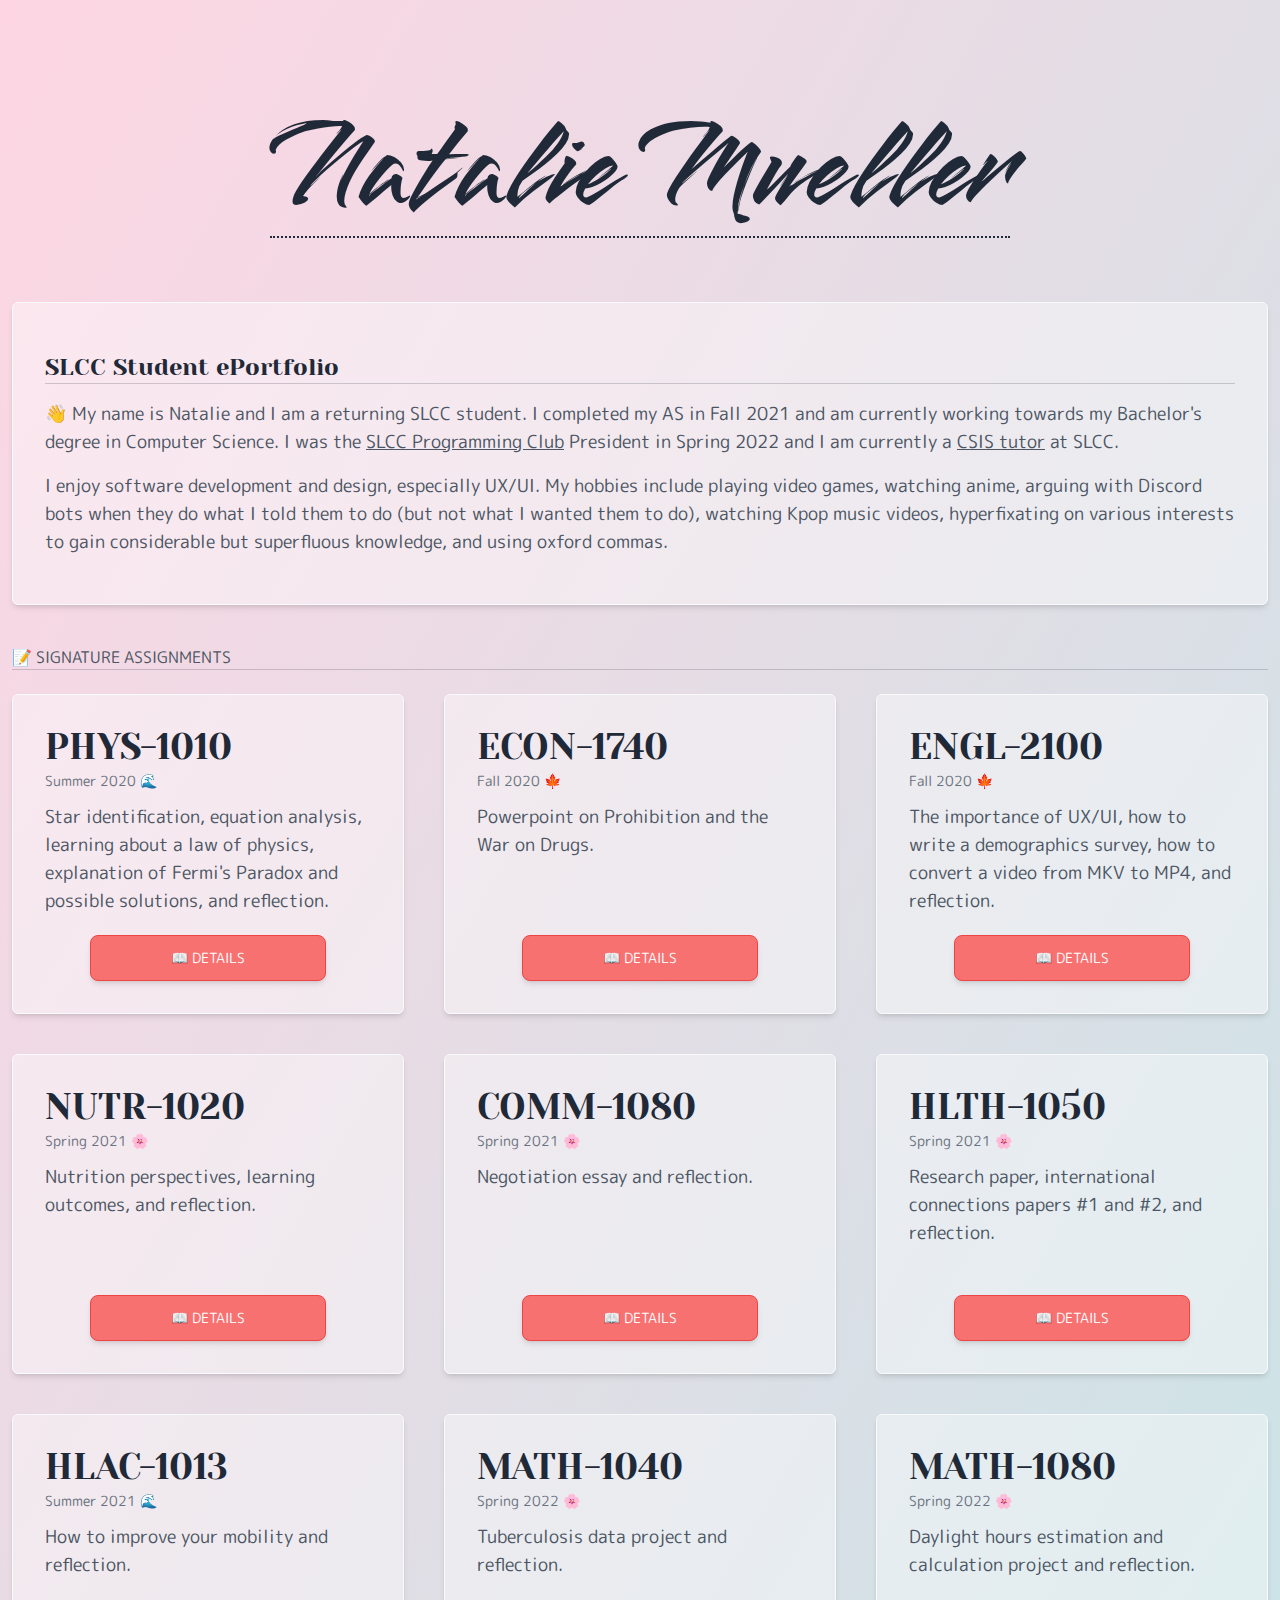
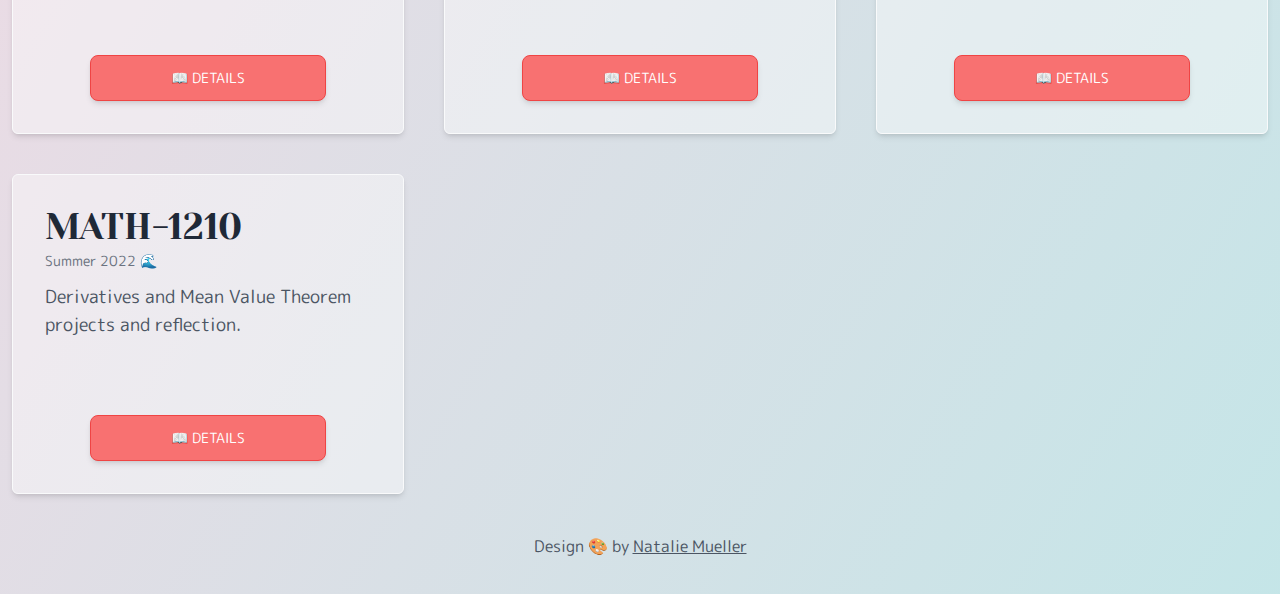
==== commit e34d10f1: "Add math-1210" ====
--- a/index.html
+++ b/index.html
@@ -1,10 +1 @@
-<!DOCTYPE html><html><head><meta charSet="utf-8"/><meta name="viewport" content="width=device-width"/><meta name="next-head-count" content="2"/><link rel="preload" href="/_next/static/css/7a6b8b0be4915fd5.css" as="style"/><link rel="stylesheet" href="/_next/static/css/7a6b8b0be4915fd5.css" data-n-g=""/><noscript data-n-css=""></noscript><script defer="" nomodule="" src="/_next/static/chunks/polyfills-5cd94c89d3acac5f.js"></script><script src="/_next/static/chunks/webpack-69bfa6990bb9e155.js" defer=""></script><script src="/_next/static/chunks/framework-fc97f3f1282ce3ed.js" defer=""></script><script src="/_next/static/chunks/main-250a0b3dc1fc1f02.js" defer=""></script><script src="/_next/static/chunks/pages/_app-f55443f2448c8e66.js" defer=""></script><script src="/_next/static/chunks/879-398c5d341e1b4d79.js" defer=""></script><script src="/_next/static/chunks/pages/index-bba9d84c41d93ab2.js" defer=""></script><script src="/_next/static/JljqiiuaoNOJp7ITVYwK4/_buildManifest.js" defer=""></script><script src="/_next/static/JljqiiuaoNOJp7ITVYwK4/_ssgManifest.js" defer=""></script><script src="/_next/static/JljqiiuaoNOJp7ITVYwK4/_middlewareManifest.js" defer=""></script></head><body><div id="__next"><div class="container p-3 flex flex-col min-h-screen mx-auto text-lg text-gray-800"><main class="flex-grow"><div class="mt-16 md:mt-24 mb-10 md:mb-16 text-center"><h1 class="inline-block title text-8xl mx-8 sm:mx-2 sm:text-9xl border-gray-800 border-b-2 border-dotted">Natalie Mueller</h1></div><div class="container mb-10 p-8 text-gray-600 rounded-md border-gray-50 border bg-white bg-opacity-40 hover:bg-opacity-50 shadow-md hover:shadow-lg transition-all"><h2 class="text-gray-800 subtitle text-2xl border-gray-800 border-opacity-20 border-b my-4">SLCC Student ePortfolio</h2><p class="mb-4">👋 My name is Natalie and I am a returning SLCC student. I completed my AS in Fall 2021 and am currently working towards my Bachelor&#x27;s degree in Computer Science. I was the <!-- --><a target="_blank" class="underline hover:text-red-400" href="https://discord.gg/6n6FqKFk8b">SLCC Programming Club</a> President in Spring 2022 and I am currently a <!-- --><a target="_blank" class="underline hover:text-red-400" href="http://www.slcc.edu/csis/tutoring.aspx">CSIS tutor</a> at SLCC.<!-- --></p><p class="mb-4">I enjoy software development and design, especially UX/UI. My hobbies include playing video games, watching anime, arguing with Discord bots when they do what I told them to do (but not what I wanted them to do), watching Kpop music videos, hyperfixating on various interests to gain considerable but superfluous knowledge, and using oxford commas.</p></div><h2 class="text-base text-gray-600 uppercase border-gray-800 border-opacity-20 border-b my-6">📝 Signature Assignments</h2><div class="grid grid-cols-1 md:grid-cols-2 xl:grid-cols-3 gap-x-10 gap-y-10 justify-center"><div class="p-8 flex flex-col h-80 justify-between border-gray-50 border rounded-md bg-white bg-opacity-40 hover:bg-opacity-50 shadow-md hover:shadow-lg transition-all"><div><h2 class="subtitle text-4xl">PHYS-1010</h2><p class="alt text-sm text-gray-500 mt-1 mb-3">Summer 2020 🌊</p><p class="text-gray-600">Star identification, equation analysis, learning about a law of physics, explanation of Fermi&#x27;s Paradox and possible solutions, and reflection.</p></div><div class="flex flex-row flex-nowrap justify-center gap-x-5"><a class="p-3 text-sm uppercase border rounded-lg shadow-md transition-colors text-center whitespace-nowrap 
-            text-white bg-red-400 border-red-500 hover:text-gray-600 hover:bg-gray-100 hover:border-gray-200 px-20" target="_self" rel="noopener noreferrer" href="/phys-1010/">📖 Details</a></div></div><div class="p-8 flex flex-col h-80 justify-between border-gray-50 border rounded-md bg-white bg-opacity-40 hover:bg-opacity-50 shadow-md hover:shadow-lg transition-all"><div><h2 class="subtitle text-4xl">ECON-1740</h2><p class="alt text-sm text-gray-500 mt-1 mb-3">Fall 2020 🍁</p><p class="text-gray-600">Powerpoint on Prohibition and the War on Drugs.</p></div><div class="flex flex-row flex-nowrap justify-center gap-x-5"><a class="p-3 text-sm uppercase border rounded-lg shadow-md transition-colors text-center whitespace-nowrap 
-            text-white bg-red-400 border-red-500 hover:text-gray-600 hover:bg-gray-100 hover:border-gray-200 px-20" target="_self" rel="noopener noreferrer" href="/econ-1740/">📖 Details</a></div></div><div class="p-8 flex flex-col h-80 justify-between border-gray-50 border rounded-md bg-white bg-opacity-40 hover:bg-opacity-50 shadow-md hover:shadow-lg transition-all"><div><h2 class="subtitle text-4xl">ENGL-2100</h2><p class="alt text-sm text-gray-500 mt-1 mb-3">Fall 2020 🍁</p><p class="text-gray-600">The importance of UX/UI, how to write a demographics survey, how to convert a video from MKV to MP4, and reflection.</p></div><div class="flex flex-row flex-nowrap justify-center gap-x-5"><a class="p-3 text-sm uppercase border rounded-lg shadow-md transition-colors text-center whitespace-nowrap 
-            text-white bg-red-400 border-red-500 hover:text-gray-600 hover:bg-gray-100 hover:border-gray-200 px-20" target="_self" rel="noopener noreferrer" href="/engl-2100/">📖 Details</a></div></div><div class="p-8 flex flex-col h-80 justify-between border-gray-50 border rounded-md bg-white bg-opacity-40 hover:bg-opacity-50 shadow-md hover:shadow-lg transition-all"><div><h2 class="subtitle text-4xl">NUTR-1020</h2><p class="alt text-sm text-gray-500 mt-1 mb-3">Spring 2021 🌸</p><p class="text-gray-600">Nutrition perspectives, learning outcomes, and reflection.</p></div><div class="flex flex-row flex-nowrap justify-center gap-x-5"><a class="p-3 text-sm uppercase border rounded-lg shadow-md transition-colors text-center whitespace-nowrap 
-            text-white bg-red-400 border-red-500 hover:text-gray-600 hover:bg-gray-100 hover:border-gray-200 px-20" target="_self" rel="noopener noreferrer" href="/nutr-1020/">📖 Details</a></div></div><div class="p-8 flex flex-col h-80 justify-between border-gray-50 border rounded-md bg-white bg-opacity-40 hover:bg-opacity-50 shadow-md hover:shadow-lg transition-all"><div><h2 class="subtitle text-4xl">COMM-1080</h2><p class="alt text-sm text-gray-500 mt-1 mb-3">Spring 2021 🌸</p><p class="text-gray-600">Negotiation essay and reflection.</p></div><div class="flex flex-row flex-nowrap justify-center gap-x-5"><a class="p-3 text-sm uppercase border rounded-lg shadow-md transition-colors text-center whitespace-nowrap 
-            text-white bg-red-400 border-red-500 hover:text-gray-600 hover:bg-gray-100 hover:border-gray-200 px-20" target="_self" rel="noopener noreferrer" href="/comm-1080/">📖 Details</a></div></div><div class="p-8 flex flex-col h-80 justify-between border-gray-50 border rounded-md bg-white bg-opacity-40 hover:bg-opacity-50 shadow-md hover:shadow-lg transition-all"><div><h2 class="subtitle text-4xl">HLTH-1050</h2><p class="alt text-sm text-gray-500 mt-1 mb-3">Spring 2021 🌸</p><p class="text-gray-600">Research paper, international connections papers #1 and #2, and reflection.</p></div><div class="flex flex-row flex-nowrap justify-center gap-x-5"><a class="p-3 text-sm uppercase border rounded-lg shadow-md transition-colors text-center whitespace-nowrap 
-            text-white bg-red-400 border-red-500 hover:text-gray-600 hover:bg-gray-100 hover:border-gray-200 px-20" target="_self" rel="noopener noreferrer" href="/hlth-1050/">📖 Details</a></div></div><div class="p-8 flex flex-col h-80 justify-between border-gray-50 border rounded-md bg-white bg-opacity-40 hover:bg-opacity-50 shadow-md hover:shadow-lg transition-all"><div><h2 class="subtitle text-4xl">HLAC-1013</h2><p class="alt text-sm text-gray-500 mt-1 mb-3">Summer 2021 🌊</p><p class="text-gray-600">How to improve your mobility and reflection.</p></div><div class="flex flex-row flex-nowrap justify-center gap-x-5"><a class="p-3 text-sm uppercase border rounded-lg shadow-md transition-colors text-center whitespace-nowrap 
-            text-white bg-red-400 border-red-500 hover:text-gray-600 hover:bg-gray-100 hover:border-gray-200 px-20" target="_self" rel="noopener noreferrer" href="/hlac-1013/">📖 Details</a></div></div><div class="p-8 flex flex-col h-80 justify-between border-gray-50 border rounded-md bg-white bg-opacity-40 hover:bg-opacity-50 shadow-md hover:shadow-lg transition-all"><div><h2 class="subtitle text-4xl">MATH-1040</h2><p class="alt text-sm text-gray-500 mt-1 mb-3">Spring 2022 🌸</p><p class="text-gray-600">Tuberculosis data project and reflection.</p></div><div class="flex flex-row flex-nowrap justify-center gap-x-5"><a class="p-3 text-sm uppercase border rounded-lg shadow-md transition-colors text-center whitespace-nowrap 
-            text-white bg-red-400 border-red-500 hover:text-gray-600 hover:bg-gray-100 hover:border-gray-200 px-20" target="_self" rel="noopener noreferrer" href="/math-1040/">📖 Details</a></div></div><div class="p-8 flex flex-col h-80 justify-between border-gray-50 border rounded-md bg-white bg-opacity-40 hover:bg-opacity-50 shadow-md hover:shadow-lg transition-all"><div><h2 class="subtitle text-4xl">MATH-1080</h2><p class="alt text-sm text-gray-500 mt-1 mb-3">Spring 2022 🌸</p><p class="text-gray-600">Daylight hours estimation and calculation project and reflection.</p></div><div class="flex flex-row flex-nowrap justify-center gap-x-5"><a class="p-3 text-sm uppercase border rounded-lg shadow-md transition-colors text-center whitespace-nowrap 
-            text-white bg-red-400 border-red-500 hover:text-gray-600 hover:bg-gray-100 hover:border-gray-200 px-20" target="_self" rel="noopener noreferrer" href="/math-1080/">📖 Details</a></div></div></div></main><footer class="pt-10 pb-6 text-center text-base text-gray-600">Design 🎨 by <!-- --><a target="_blank" class="underline hover:text-red-400" href="https://github.com/nmuelle1slcc">Natalie Mueller</a></footer></div></div><script id="__NEXT_DATA__" type="application/json">{"props":{"pageProps":{}},"page":"/","query":{},"buildId":"JljqiiuaoNOJp7ITVYwK4","nextExport":true,"autoExport":true,"isFallback":false,"scriptLoader":[]}</script></body></html>+<!DOCTYPE html><html><head><meta charSet="utf-8"/><meta name="viewport" content="width=device-width, initial-scale=1"/><title>Natalie Mueller - SLCC Student ePortfolio</title><meta name="description" content="SLCC Student ePortfolio for Natalie Mueller"/><meta property="og:title" content="Natalie Mueller - SLCC Student ePortfolio"/><meta property="og:description" content="SLCC Student ePortfolio for Natalie Mueller"/><meta property="og:url" content="nmuelle1slcc.github.io"/><meta name="twitter:title" content="Natalie Mueller - SLCC Student ePortfolio"/><meta name="twitter:description" content="SLCC Student ePortfolio for Natalie Mueller"/><meta property="twitter:url" content="nmuelle1slcc.github.io"/><meta property="og:type" content="website"/><meta property="og:image" content="/images/preview.png?height=536&amp;pad_color=a8edea&amp;width=1026"/><meta property="og:image:secure_url" content="/images/preview.png?height=536&amp;pad_color=a8edea&amp;width=1026"/><meta property="og:image:width" content="1026"/><meta property="og:image:height" content="536"/><meta property="twitter:card" content="summary_large_image"/><meta property="twitter:domain" content="nmuelle1slcc.github.io"/><meta property="twitter:text:title" content="Natalie Mueller - SLCC Student ePortfolio"/><meta property="twitter:image" content="/images/preview.png"/><meta property="msapplication-TileColor" content="#da532c"/><meta property="theme-color" content="#a8edea"/><meta name="next-head-count" content="21"/><link rel="preload" href="/_next/static/css/7a6b8b0be4915fd5.css" as="style"/><link rel="stylesheet" href="/_next/static/css/7a6b8b0be4915fd5.css" data-n-g=""/><noscript data-n-css=""></noscript><script defer="" nomodule="" src="/_next/static/chunks/polyfills-5cd94c89d3acac5f.js"></script><script src="/_next/static/chunks/webpack-69bfa6990bb9e155.js" defer=""></script><script src="/_next/static/chunks/framework-fc97f3f1282ce3ed.js" defer=""></script><script src="/_next/static/chunks/main-250a0b3dc1fc1f02.js" defer=""></script><script src="/_next/static/chunks/pages/_app-f55443f2448c8e66.js" defer=""></script><script src="/_next/static/chunks/879-afb0abb80da73763.js" defer=""></script><script src="/_next/static/chunks/pages/index-be29fa5ce13b303c.js" defer=""></script><script src="/_next/static/XSWNSIdxTsEEnWkaMZtTh/_buildManifest.js" defer=""></script><script src="/_next/static/XSWNSIdxTsEEnWkaMZtTh/_ssgManifest.js" defer=""></script><script src="/_next/static/XSWNSIdxTsEEnWkaMZtTh/_middlewareManifest.js" defer=""></script></head><body><div id="__next"><div class="container p-3 flex flex-col min-h-screen mx-auto text-lg text-gray-800"><main class="flex-grow"><div class="mt-16 md:mt-24 mb-10 md:mb-16 text-center"><h1 class="inline-block title text-8xl mx-8 sm:mx-2 sm:text-9xl border-gray-800 border-b-2 border-dotted">Natalie Mueller</h1></div><div class="container mb-10 p-8 text-gray-600 rounded-md border-gray-50 border bg-white bg-opacity-40 hover:bg-opacity-50 shadow-md hover:shadow-lg transition-all"><h2 class="text-gray-800 subtitle text-2xl border-gray-800 border-opacity-20 border-b my-4">SLCC Student ePortfolio</h2><p class="mb-4">👋 My name is Natalie and I am a returning SLCC student. I completed my AS in Fall 2021 and am currently working towards my Bachelor&#x27;s degree in Computer Science. I was the <!-- --><a target="_blank" class="underline hover:text-red-400" href="https://discord.gg/6n6FqKFk8b">SLCC Programming Club</a> President in Spring 2022 and I am currently a <!-- --><a target="_blank" class="underline hover:text-red-400" href="http://www.slcc.edu/csis/tutoring.aspx">CSIS tutor</a> at SLCC.<!-- --></p><p class="mb-4">I enjoy software development and design, especially UX/UI. My hobbies include playing video games, watching anime, arguing with Discord bots when they do what I told them to do (but not what I wanted them to do), watching Kpop music videos, hyperfixating on various interests to gain considerable but superfluous knowledge, and using oxford commas.</p></div><h2 class="text-base text-gray-600 uppercase border-gray-800 border-opacity-20 border-b my-6">📝 Signature Assignments</h2><div class="grid grid-cols-1 md:grid-cols-2 xl:grid-cols-3 gap-x-10 gap-y-10 justify-center"><div class="p-8 flex flex-col h-80 justify-between border-gray-50 border rounded-md bg-white bg-opacity-40 hover:bg-opacity-50 shadow-md hover:shadow-lg transition-all"><div><h2 class="subtitle text-4xl">PHYS-1010</h2><p class="alt text-sm text-gray-500 mt-1 mb-3">Summer 2020 🌊</p><p class="text-gray-600">Star identification, equation analysis, learning about a law of physics, explanation of Fermi&#x27;s Paradox and possible solutions, and reflection.</p></div><div class="flex flex-row flex-nowrap justify-center gap-x-5"><a class="p-3 text-sm uppercase border rounded-lg shadow-md transition-colors text-center whitespace-nowrap text-white bg-red-400 border-red-500 hover:text-gray-600 hover:bg-gray-100 hover:border-gray-200 px-20" target="_self" rel="noopener noreferrer" href="/phys-1010/">📖 Details</a></div></div><div class="p-8 flex flex-col h-80 justify-between border-gray-50 border rounded-md bg-white bg-opacity-40 hover:bg-opacity-50 shadow-md hover:shadow-lg transition-all"><div><h2 class="subtitle text-4xl">ECON-1740</h2><p class="alt text-sm text-gray-500 mt-1 mb-3">Fall 2020 🍁</p><p class="text-gray-600">Powerpoint on Prohibition and the War on Drugs.</p></div><div class="flex flex-row flex-nowrap justify-center gap-x-5"><a class="p-3 text-sm uppercase border rounded-lg shadow-md transition-colors text-center whitespace-nowrap text-white bg-red-400 border-red-500 hover:text-gray-600 hover:bg-gray-100 hover:border-gray-200 px-20" target="_self" rel="noopener noreferrer" href="/econ-1740/">📖 Details</a></div></div><div class="p-8 flex flex-col h-80 justify-between border-gray-50 border rounded-md bg-white bg-opacity-40 hover:bg-opacity-50 shadow-md hover:shadow-lg transition-all"><div><h2 class="subtitle text-4xl">ENGL-2100</h2><p class="alt text-sm text-gray-500 mt-1 mb-3">Fall 2020 🍁</p><p class="text-gray-600">The importance of UX/UI, how to write a demographics survey, how to convert a video from MKV to MP4, and reflection.</p></div><div class="flex flex-row flex-nowrap justify-center gap-x-5"><a class="p-3 text-sm uppercase border rounded-lg shadow-md transition-colors text-center whitespace-nowrap text-white bg-red-400 border-red-500 hover:text-gray-600 hover:bg-gray-100 hover:border-gray-200 px-20" target="_self" rel="noopener noreferrer" href="/engl-2100/">📖 Details</a></div></div><div class="p-8 flex flex-col h-80 justify-between border-gray-50 border rounded-md bg-white bg-opacity-40 hover:bg-opacity-50 shadow-md hover:shadow-lg transition-all"><div><h2 class="subtitle text-4xl">NUTR-1020</h2><p class="alt text-sm text-gray-500 mt-1 mb-3">Spring 2021 🌸</p><p class="text-gray-600">Nutrition perspectives, learning outcomes, and reflection.</p></div><div class="flex flex-row flex-nowrap justify-center gap-x-5"><a class="p-3 text-sm uppercase border rounded-lg shadow-md transition-colors text-center whitespace-nowrap text-white bg-red-400 border-red-500 hover:text-gray-600 hover:bg-gray-100 hover:border-gray-200 px-20" target="_self" rel="noopener noreferrer" href="/nutr-1020/">📖 Details</a></div></div><div class="p-8 flex flex-col h-80 justify-between border-gray-50 border rounded-md bg-white bg-opacity-40 hover:bg-opacity-50 shadow-md hover:shadow-lg transition-all"><div><h2 class="subtitle text-4xl">COMM-1080</h2><p class="alt text-sm text-gray-500 mt-1 mb-3">Spring 2021 🌸</p><p class="text-gray-600">Negotiation essay and reflection.</p></div><div class="flex flex-row flex-nowrap justify-center gap-x-5"><a class="p-3 text-sm uppercase border rounded-lg shadow-md transition-colors text-center whitespace-nowrap text-white bg-red-400 border-red-500 hover:text-gray-600 hover:bg-gray-100 hover:border-gray-200 px-20" target="_self" rel="noopener noreferrer" href="/comm-1080/">📖 Details</a></div></div><div class="p-8 flex flex-col h-80 justify-between border-gray-50 border rounded-md bg-white bg-opacity-40 hover:bg-opacity-50 shadow-md hover:shadow-lg transition-all"><div><h2 class="subtitle text-4xl">HLTH-1050</h2><p class="alt text-sm text-gray-500 mt-1 mb-3">Spring 2021 🌸</p><p class="text-gray-600">Research paper, international connections papers #1 and #2, and reflection.</p></div><div class="flex flex-row flex-nowrap justify-center gap-x-5"><a class="p-3 text-sm uppercase border rounded-lg shadow-md transition-colors text-center whitespace-nowrap text-white bg-red-400 border-red-500 hover:text-gray-600 hover:bg-gray-100 hover:border-gray-200 px-20" target="_self" rel="noopener noreferrer" href="/hlth-1050/">📖 Details</a></div></div><div class="p-8 flex flex-col h-80 justify-between border-gray-50 border rounded-md bg-white bg-opacity-40 hover:bg-opacity-50 shadow-md hover:shadow-lg transition-all"><div><h2 class="subtitle text-4xl">HLAC-1013</h2><p class="alt text-sm text-gray-500 mt-1 mb-3">Summer 2021 🌊</p><p class="text-gray-600">How to improve your mobility and reflection.</p></div><div class="flex flex-row flex-nowrap justify-center gap-x-5"><a class="p-3 text-sm uppercase border rounded-lg shadow-md transition-colors text-center whitespace-nowrap text-white bg-red-400 border-red-500 hover:text-gray-600 hover:bg-gray-100 hover:border-gray-200 px-20" target="_self" rel="noopener noreferrer" href="/hlac-1013/">📖 Details</a></div></div><div class="p-8 flex flex-col h-80 justify-between border-gray-50 border rounded-md bg-white bg-opacity-40 hover:bg-opacity-50 shadow-md hover:shadow-lg transition-all"><div><h2 class="subtitle text-4xl">MATH-1040</h2><p class="alt text-sm text-gray-500 mt-1 mb-3">Spring 2022 🌸</p><p class="text-gray-600">Tuberculosis data project and reflection.</p></div><div class="flex flex-row flex-nowrap justify-center gap-x-5"><a class="p-3 text-sm uppercase border rounded-lg shadow-md transition-colors text-center whitespace-nowrap text-white bg-red-400 border-red-500 hover:text-gray-600 hover:bg-gray-100 hover:border-gray-200 px-20" target="_self" rel="noopener noreferrer" href="/math-1040/">📖 Details</a></div></div><div class="p-8 flex flex-col h-80 justify-between border-gray-50 border rounded-md bg-white bg-opacity-40 hover:bg-opacity-50 shadow-md hover:shadow-lg transition-all"><div><h2 class="subtitle text-4xl">MATH-1080</h2><p class="alt text-sm text-gray-500 mt-1 mb-3">Spring 2022 🌸</p><p class="text-gray-600">Daylight hours estimation and calculation project and reflection.</p></div><div class="flex flex-row flex-nowrap justify-center gap-x-5"><a class="p-3 text-sm uppercase border rounded-lg shadow-md transition-colors text-center whitespace-nowrap text-white bg-red-400 border-red-500 hover:text-gray-600 hover:bg-gray-100 hover:border-gray-200 px-20" target="_self" rel="noopener noreferrer" href="/math-1080/">📖 Details</a></div></div><div class="p-8 flex flex-col h-80 justify-between border-gray-50 border rounded-md bg-white bg-opacity-40 hover:bg-opacity-50 shadow-md hover:shadow-lg transition-all"><div><h2 class="subtitle text-4xl">MATH-1210</h2><p class="alt text-sm text-gray-500 mt-1 mb-3">Summer 2022 🌊</p><p class="text-gray-600">Derivatives and Mean Value Theorem projects and reflection.</p></div><div class="flex flex-row flex-nowrap justify-center gap-x-5"><a class="p-3 text-sm uppercase border rounded-lg shadow-md transition-colors text-center whitespace-nowrap text-white bg-red-400 border-red-500 hover:text-gray-600 hover:bg-gray-100 hover:border-gray-200 px-20" target="_self" rel="noopener noreferrer" href="/math-1210/">📖 Details</a></div></div></div></main><footer class="pt-10 pb-6 text-center text-base text-gray-600">Design 🎨 by <!-- --><a target="_blank" class="underline hover:text-red-400" href="https://github.com/nmuelle1slcc">Natalie Mueller</a></footer></div></div><script id="__NEXT_DATA__" type="application/json">{"props":{"pageProps":{}},"page":"/","query":{},"buildId":"XSWNSIdxTsEEnWkaMZtTh","nextExport":true,"autoExport":true,"isFallback":false,"scriptLoader":[]}</script></body></html>